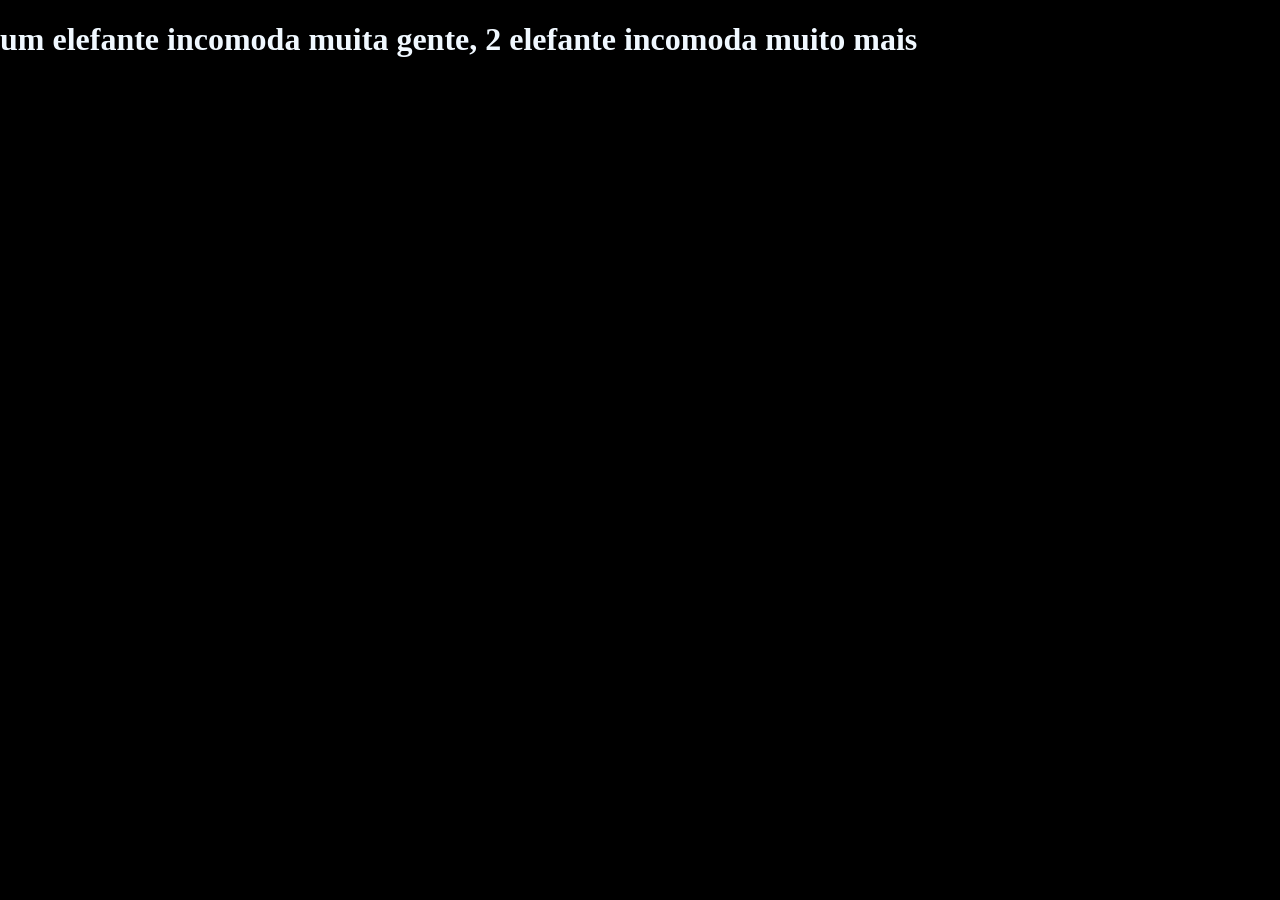
==== index.html @ 75cd1de7 "elefante" ====
<!DOCTYPE html>
<html lang="en">
<head>
    <meta charset="UTF-8">
    <meta name="viewport" content="width=device-width, initial-scale=1.0">
    <title>Document</title>
    <link rel="stylesheet" href="style.css">
</head>
<body>
<h1> um elefante incomoda muita gente, 2 elefante incomoda muito mais </h1>    
</body>
</html>
---- style.css ----
body{
    background-color: black;
    color: aliceblue;
    margin-bottom: 0cqmax;
    margin-top: 0%;
    margin: 0%;
    
}
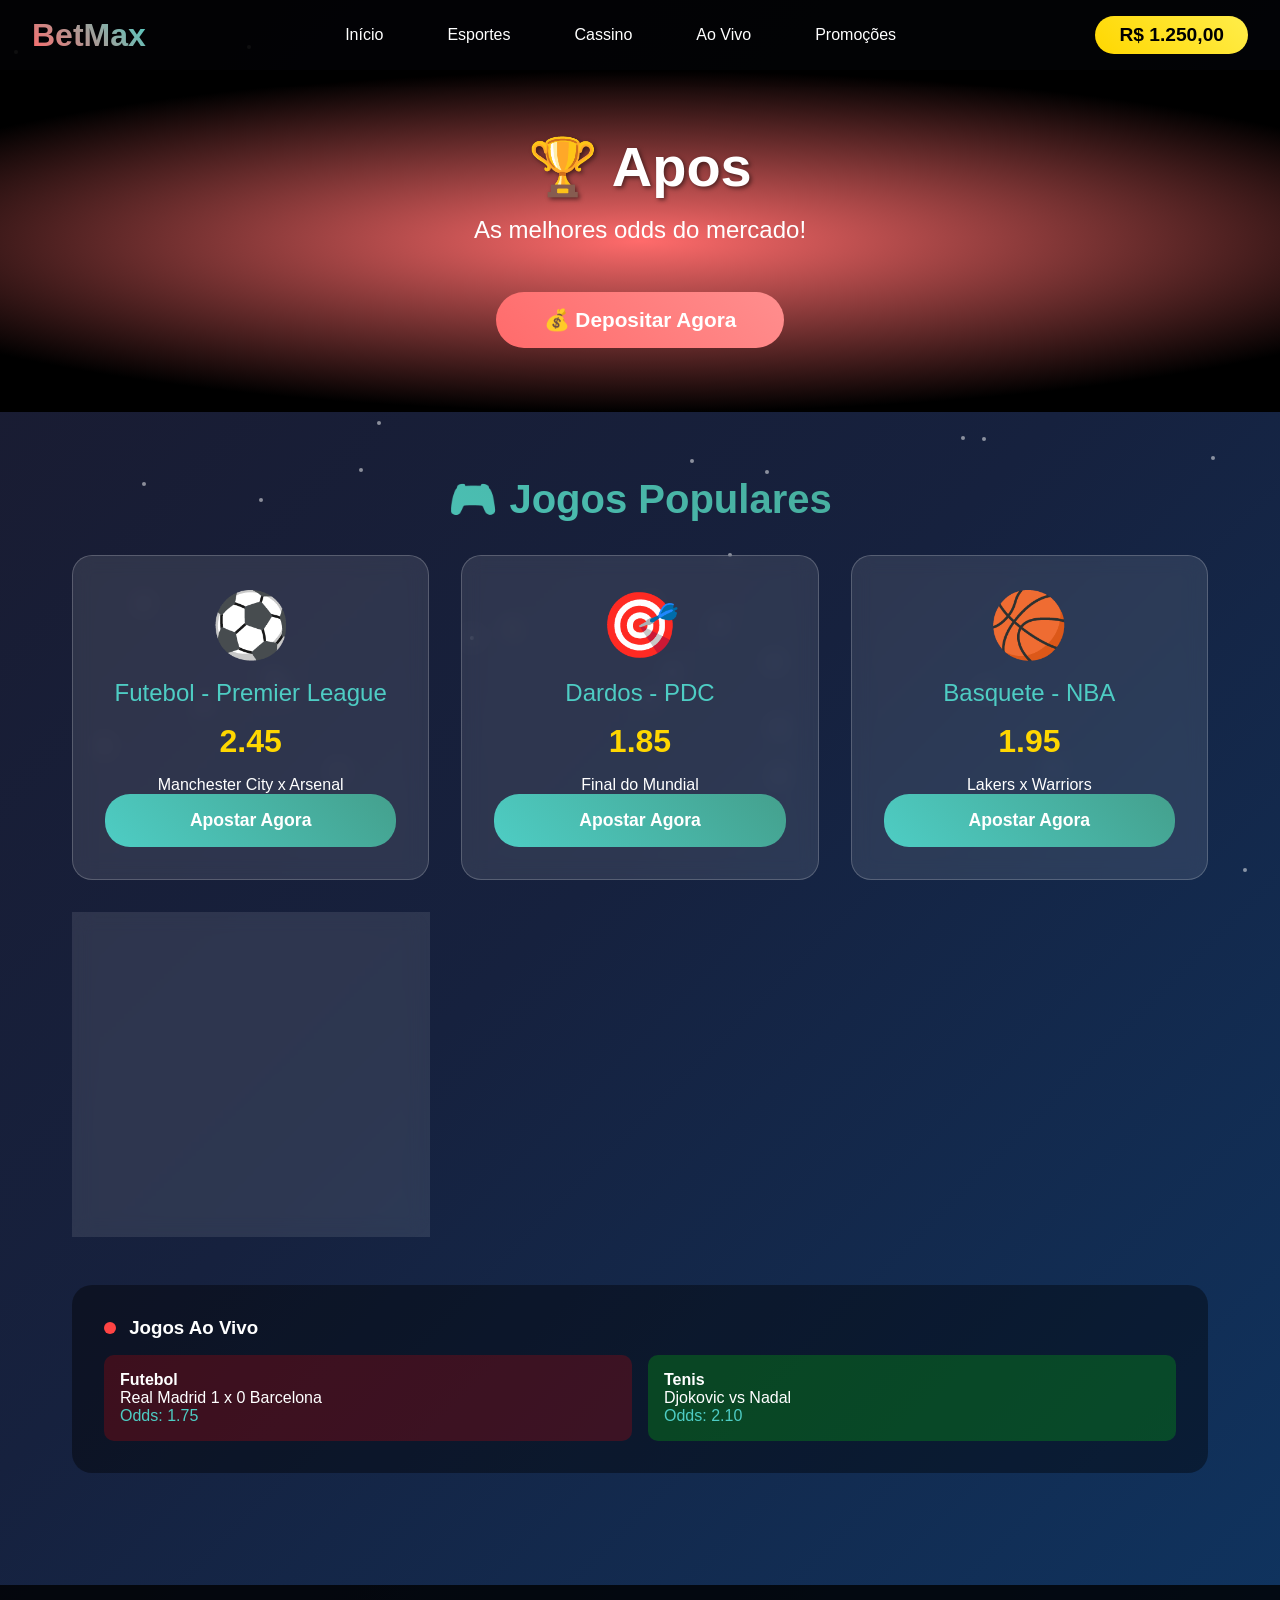
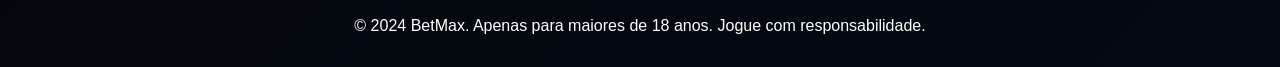
==== commit afacba0e: "vsfd juk" ====
--- a/index.html
+++ b/index.html
@@ -1,12 +1,376 @@
 <!DOCTYPE html>
-<html lang="en">
+<html lang="pt-BR">
 <head>
     <meta charset="UTF-8">
     <meta name="viewport" content="width=device-width, initial-scale=1.0">
-    <title>Document</title>
-    <link rel="stylesheet" href="style.css">
+    <title>BetMax - Casa de Apostas</title>
+    <style>
+        * {
+            margin: 0;
+            padding: 0;
+            box-sizing: border-box;
+        }
+
+        body {
+            font-family: 'Arial', sans-serif;
+            background: linear-gradient(135deg, #1a1a2e 0%, #16213e 50%, #0f3460 100%);
+            color: white;
+            overflow-x: hidden;
+        }
+
+        .header {
+            background: rgba(0,0,0,0.9);
+            padding: 1rem 2rem;
+            display: flex;
+            justify-content: space-between;
+            align-items: center;
+            position: sticky;
+            top: 0;
+            z-index: 100;
+            box-shadow: 0 2px 10px rgba(0,0,0,0.5);
+        }
+
+        .logo {
+            font-size: 2rem;
+            font-weight: bold;
+            background: linear-gradient(45deg, #ff6b6b, #4ecdc4);
+            -webkit-background-clip: text;
+            -webkit-text-fill-color: transparent;
+            background-clip: text;
+        }
+
+        .balance {
+            background: linear-gradient(45deg, #ffd700, #ffed4a);
+            color: #000;
+            padding: 0.5rem 1.5rem;
+            border-radius: 25px;
+            font-weight: bold;
+            font-size: 1.2rem;
+        }
+
+        .nav {
+            display: flex;
+            gap: 2rem;
+        }
+
+        .nav a {
+            color: white;
+            text-decoration: none;
+            padding: 0.5rem 1rem;
+            border-radius: 20px;
+            transition: all 0.3s;
+        }
+
+        .nav a:hover {
+            background: rgba(255,255,255,0.1);
+        }
+
+        .hero {
+            text-align: center;
+            padding: 4rem 2rem;
+            background: url('data:image/svg+xml,<svg xmlns="http://www.w3.org/2000/svg" viewBox="0 0 1000 200"><defs><radialGradient id="a" cx="50%" cy="50%"><stop offset="0%" stop-color="%23ff6b6b"/><stop offset="100%" stop-color="%23000"/></radialGradient></defs><rect width="100%" height="200" fill="url(%23a)"/></svg>') center/cover;
+            margin-bottom: 2rem;
+        }
+
+        .hero h1 {
+            font-size: 3.5rem;
+            margin-bottom: 1rem;
+            text-shadow: 2px 2px 4px rgba(0,0,0,0.5);
+        }
+
+        .deposit-btn {
+            background: linear-gradient(45deg, #ff6b6b, #ff8e8e);
+            color: white;
+            padding: 1rem 3rem;
+            border: none;
+            border-radius: 50px;
+            font-size: 1.3rem;
+            font-weight: bold;
+            cursor: pointer;
+            transition: all 0.3s;
+            margin-top: 1rem;
+        }
+
+        .deposit-btn:hover {
+            transform: translateY(-3px);
+            box-shadow: 0 10px 25px rgba(255,107,107,0.4);
+        }
+
+        .games-container {
+            max-width: 1200px;
+            margin: 0 auto;
+            padding: 2rem;
+        }
+
+        .section-title {
+            font-size: 2.5rem;
+            text-align: center;
+            margin-bottom: 2rem;
+            background: linear-gradient(45deg, #4ecdc4, #44a08d);
+            -webkit-background-clip: text;
+            -webkit-text-fill-color: transparent;
+        }
+
+        .games-grid {
+            display: grid;
+            grid-template-columns: repeat(auto-fit, minmax(300px, 1fr));
+            gap: 2rem;
+            margin-bottom: 3rem;
+        }
+
+        .game-card {
+            background: rgba(255,255,255,0.1);
+            backdrop-filter: blur(10px);
+            border-radius: 20px;
+            padding: 2rem;
+            text-align: center;
+            transition: all 0.3s;
+            border: 1px solid rgba(255,255,255,0.2);
+            position: relative;
+            overflow: hidden;
+        }
+
+        .game-card::before {
+            content: '';
+            position: absolute;
+            top: 0;
+            left: -100%;
+            width: 100%;
+            height: 100%;
+            background: linear-gradient(90deg, transparent, rgba(255,255,255,0.2), transparent);
+            transition: left 0.5s;
+        }
+
+        .game-card:hover::before {
+            left: 100%;
+        }
+
+        .game-card:hover {
+            transform: translateY(-10px);
+            box-shadow: 0 20px 40px rgba(0,0,0,0.3);
+        }
+
+        .game-icon {
+            font-size: 4rem;
+            margin-bottom: 1rem;
+        }
+
+        .game-title {
+            font-size: 1.5rem;
+            margin-bottom: 1rem;
+            color: #4ecdc4;
+        }
+
+        .odds {
+            font-size: 2rem;
+            font-weight: bold;
+            color: #ffd700;
+            margin-bottom: 1rem;
+        }
+
+        .bet-btn {
+            background: linear-gradient(45deg, #4ecdc4, #44a08d);
+            color: white;
+            border: none;
+            padding: 1rem 2rem;
+            border-radius: 25px;
+            font-size: 1.1rem;
+            font-weight: bold;
+            cursor: pointer;
+            transition: all 0.3s;
+            width: 100%;
+        }
+
+        .bet-btn:hover {
+            transform: scale(1.05);
+            box-shadow: 0 8px 20px rgba(78,205,196,0.4);
+        }
+
+        .live-games {
+            background: rgba(0,0,0,0.4);
+            border-radius: 20px;
+            padding: 2rem;
+            margin-bottom: 2rem;
+        }
+
+        .live-indicator {
+            display: inline-block;
+            width: 12px;
+            height: 12px;
+            background: #ff4444;
+            border-radius: 50%;
+            margin-right: 0.5rem;
+            animation: pulse 2s infinite;
+        }
+
+        @keyframes pulse {
+            0% { opacity: 1; }
+            50% { opacity: 0.3; }
+            100% { opacity: 1; }
+        }
+
+        .footer {
+            background: rgba(0,0,0,0.8);
+            text-align: center;
+            padding: 2rem;
+            margin-top: 3rem;
+        }
+
+        @media (max-width: 768px) {
+            .games-grid {
+                grid-template-columns: 1fr;
+            }
+            
+            .hero h1 {
+                font-size: 2.5rem;
+            }
+            
+            .nav {
+                display: none;
+            }
+        }
+    </style>
 </head>
 <body>
-<h1> um elefante incomoda muita gente, 2 elefante incomoda muito mais </h1>    
+    <header class="header">
+        <div class="logo">BetMax</div>
+        <nav class="nav">
+            <a href="#home">Início</a>
+            <a href="#sports">Esportes</a>
+            <a href="#casino">Cassino</a>
+            <a href="#live">Ao Vivo</a>
+            <a href="#promos">Promoções</a>
+        </nav>
+        <div class="balance">R$ 1.250,00</div>
+    </header>
+
+    <section class="hero" id="home">
+        <h1>🏆 Apostas ao Vivo</h1>
+        <p style="font-size: 1.5rem; margin-bottom: 2rem;">As melhores odds do mercado!</p>
+        <button class="deposit-btn" onclick="deposit()">💰 Depositar Agora</button>
+    </section>
+
+    <div class="games-container">
+        <h2 class="section-title">🎮 Jogos Populares</h2>
+        <div class="games-grid">
+            <div class="game-card">
+                <div class="game-icon">⚽</div>
+                <div class="game-title">Futebol - Premier League</div>
+                <div class="odds">2.45</div>
+                <p>Manchester City x Arsenal</p>
+                <button class="bet-btn" onclick="placeBet('Futebol')">Apostar Agora</button>
+            </div>
+
+            <div class="game-card">
+                <div class="game-icon">🎯</div>
+                <div class="game-title">Dardos - PDC</div>
+                <div class="odds">1.85</div>
+                <p>Final do Mundial</p>
+                <button class="bet-btn" onclick="placeBet('Dardos')">Apostar Agora</button>
+            </div>
+
+            <div class="game-card">
+                <div class="game-icon">🏀</div>
+                <div class="game-title">Basquete - NBA</div>
+                <div class="odds">1.95</div>
+                <p>Lakers x Warriors</p>
+                <button class="bet-btn" onclick="placeBet('Basquete')">Apostar Agora</button>
+            </div>
+
+            <div class="game-card">
+                <div class="game-icon">🎰</div>
+                <div class="game-title">Slots Fortune</div>
+                <div class="odds">x500</div>
+                <p>Jackpot Progressivo</p>
+                <button class="bet-btn" onclick="placeBet('Slots')">Jogar Agora</button>
+            </div>
+        </div>
+
+        <div class="live-games">
+            <h3 style="margin-bottom: 1rem;">
+                <span class="live-indicator"></span>
+                Jogos Ao Vivo
+            </h3>
+            <div style="display: flex; gap: 1rem; flex-wrap: wrap;">
+                <div style="background: rgba(255,0,0,0.2); padding: 1rem; border-radius: 10px; flex: 1; min-width: 200px;">
+                    <strong>Futebol</strong><br>
+                    Real Madrid 1 x 0 Barcelona<br>
+                    <span style="color: #4ecdc4;">Odds: 1.75</span>
+                </div>
+                <div style="background: rgba(0,255,0,0.2); padding: 1rem; border-radius: 10px; flex: 1; min-width: 200px;">
+                    <strong>Tenis</strong><br>
+                    Djokovic vs Nadal<br>
+                    <span style="color: #4ecdc4;">Odds: 2.10</span>
+                </div>
+            </div>
+        </div>
+    </div>
+
+    <footer class="footer">
+        <p>&copy; 2024 BetMax. Apenas para maiores de 18 anos. Jogue com responsabilidade.</p>
+    </footer>
+
+    <script>
+        function placeBet(game) {
+            alert(`🎉 Aposta realizada no ${game}! Verifique seu saldo.`);
+            document.querySelector('.balance').textContent = 'R$ 1.245,00';
+        }
+
+        function deposit() {
+            const amount = prompt('Qual valor deseja depositar?');
+            if (amount && !isNaN(amount) && amount > 0) {
+                const current = parseFloat(document.querySelector('.balance').textContent.replace('R$ ', '').replace(',', '.'));
+                const newBalance = current + parseFloat(amount);
+                document.querySelector('.balance').textContent = `R$ ${newBalance.toFixed(2).replace('.', ',')}`;
+                alert(`✅ Depósito de R$ ${amount} realizado com sucesso!`);
+            }
+        }
+
+        // Animação de partículas no fundo
+        function createParticles() {
+            for(let i = 0; i < 50; i++) {
+                const particle = document.createElement('div');
+                particle.style.cssText = `
+                    position: fixed;
+                    width: 4px;
+                    height: 4px;
+                    background: rgba(255,255,255,0.5);
+                    border-radius: 50%;
+                    left: ${Math.random() * 100}vw;
+                    top: ${Math.random() * 100}vh;
+                    animation: float ${10 + Math.random() * 10}s infinite linear;
+                    z-index: -1;
+                `;
+                document.body.appendChild(particle);
+            }
+        }
+
+        const style = document.createElement('style');
+        style.textContent = `
+            @keyframes float {
+                0% { transform: translateY(0px) rotate(0deg); opacity: 0; }
+                10% { opacity: 1; }
+                90% { opacity: 1; }
+                100% { transform: translateY(-100vh) rotate(360deg); opacity: 0; }
+            }
+        `;
+        document.head.appendChild(style);
+
+        createParticles();
+
+        // Efeito de digitação no título
+        const heroTitle = document.querySelector('.hero h1');
+        const originalText = heroTitle.textContent;
+        heroTitle.textContent = '';
+        let i = 0;
+        function typeWriter() {
+            if (i < originalText.length) {
+                heroTitle.textContent += originalText.charAt(i);
+                i++;
+                setTimeout(typeWriter, 100);
+            }
+        }
+        setTimeout(typeWriter, 500);
+    </script>
 </body>
 </html>
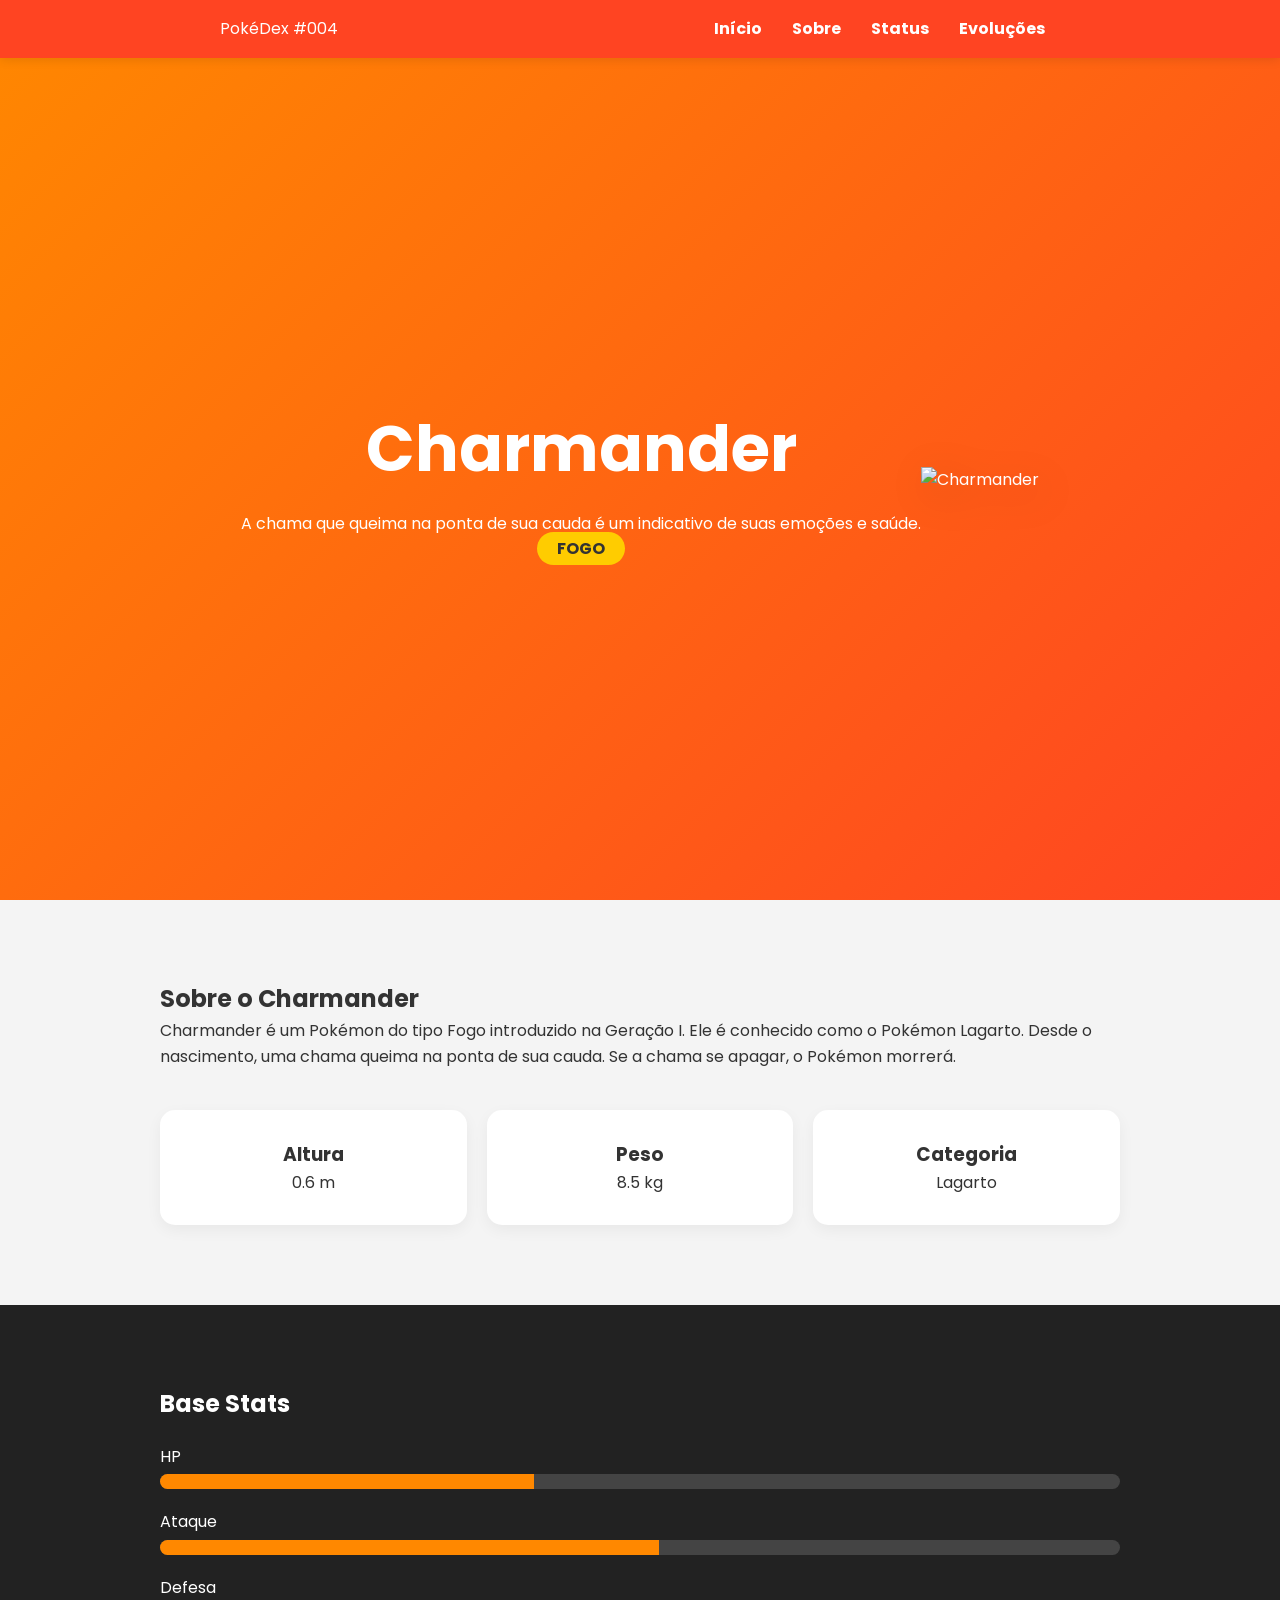
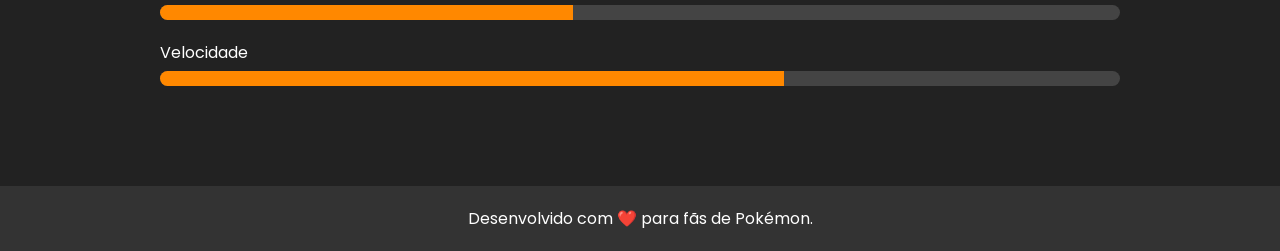
==== commit 98e27a8e: "charmander top" ====
--- a/index.html
+++ b/index.html
@@ -1,376 +1,82 @@
 <!DOCTYPE html>
-<html lang="pt-BR">
+<html lang="pt-br">
 <head>
     <meta charset="UTF-8">
     <meta name="viewport" content="width=device-width, initial-scale=1.0">
-    <title>BetMax - Casa de Apostas</title>
-    <style>
-        * {
-            margin: 0;
-            padding: 0;
-            box-sizing: border-box;
-        }
-
-        body {
-            font-family: 'Arial', sans-serif;
-            background: linear-gradient(135deg, #1a1a2e 0%, #16213e 50%, #0f3460 100%);
-            color: white;
-            overflow-x: hidden;
-        }
-
-        .header {
-            background: rgba(0,0,0,0.9);
-            padding: 1rem 2rem;
-            display: flex;
-            justify-content: space-between;
-            align-items: center;
-            position: sticky;
-            top: 0;
-            z-index: 100;
-            box-shadow: 0 2px 10px rgba(0,0,0,0.5);
-        }
-
-        .logo {
-            font-size: 2rem;
-            font-weight: bold;
-            background: linear-gradient(45deg, #ff6b6b, #4ecdc4);
-            -webkit-background-clip: text;
-            -webkit-text-fill-color: transparent;
-            background-clip: text;
-        }
-
-        .balance {
-            background: linear-gradient(45deg, #ffd700, #ffed4a);
-            color: #000;
-            padding: 0.5rem 1.5rem;
-            border-radius: 25px;
-            font-weight: bold;
-            font-size: 1.2rem;
-        }
-
-        .nav {
-            display: flex;
-            gap: 2rem;
-        }
-
-        .nav a {
-            color: white;
-            text-decoration: none;
-            padding: 0.5rem 1rem;
-            border-radius: 20px;
-            transition: all 0.3s;
-        }
-
-        .nav a:hover {
-            background: rgba(255,255,255,0.1);
-        }
-
-        .hero {
-            text-align: center;
-            padding: 4rem 2rem;
-            background: url('data:image/svg+xml,<svg xmlns="http://www.w3.org/2000/svg" viewBox="0 0 1000 200"><defs><radialGradient id="a" cx="50%" cy="50%"><stop offset="0%" stop-color="%23ff6b6b"/><stop offset="100%" stop-color="%23000"/></radialGradient></defs><rect width="100%" height="200" fill="url(%23a)"/></svg>') center/cover;
-            margin-bottom: 2rem;
-        }
-
-        .hero h1 {
-            font-size: 3.5rem;
-            margin-bottom: 1rem;
-            text-shadow: 2px 2px 4px rgba(0,0,0,0.5);
-        }
-
-        .deposit-btn {
-            background: linear-gradient(45deg, #ff6b6b, #ff8e8e);
-            color: white;
-            padding: 1rem 3rem;
-            border: none;
-            border-radius: 50px;
-            font-size: 1.3rem;
-            font-weight: bold;
-            cursor: pointer;
-            transition: all 0.3s;
-            margin-top: 1rem;
-        }
-
-        .deposit-btn:hover {
-            transform: translateY(-3px);
-            box-shadow: 0 10px 25px rgba(255,107,107,0.4);
-        }
-
-        .games-container {
-            max-width: 1200px;
-            margin: 0 auto;
-            padding: 2rem;
-        }
-
-        .section-title {
-            font-size: 2.5rem;
-            text-align: center;
-            margin-bottom: 2rem;
-            background: linear-gradient(45deg, #4ecdc4, #44a08d);
-            -webkit-background-clip: text;
-            -webkit-text-fill-color: transparent;
-        }
-
-        .games-grid {
-            display: grid;
-            grid-template-columns: repeat(auto-fit, minmax(300px, 1fr));
-            gap: 2rem;
-            margin-bottom: 3rem;
-        }
-
-        .game-card {
-            background: rgba(255,255,255,0.1);
-            backdrop-filter: blur(10px);
-            border-radius: 20px;
-            padding: 2rem;
-            text-align: center;
-            transition: all 0.3s;
-            border: 1px solid rgba(255,255,255,0.2);
-            position: relative;
-            overflow: hidden;
-        }
-
-        .game-card::before {
-            content: '';
-            position: absolute;
-            top: 0;
-            left: -100%;
-            width: 100%;
-            height: 100%;
-            background: linear-gradient(90deg, transparent, rgba(255,255,255,0.2), transparent);
-            transition: left 0.5s;
-        }
-
-        .game-card:hover::before {
-            left: 100%;
-        }
-
-        .game-card:hover {
-            transform: translateY(-10px);
-            box-shadow: 0 20px 40px rgba(0,0,0,0.3);
-        }
-
-        .game-icon {
-            font-size: 4rem;
-            margin-bottom: 1rem;
-        }
-
-        .game-title {
-            font-size: 1.5rem;
-            margin-bottom: 1rem;
-            color: #4ecdc4;
-        }
-
-        .odds {
-            font-size: 2rem;
-            font-weight: bold;
-            color: #ffd700;
-            margin-bottom: 1rem;
-        }
-
-        .bet-btn {
-            background: linear-gradient(45deg, #4ecdc4, #44a08d);
-            color: white;
-            border: none;
-            padding: 1rem 2rem;
-            border-radius: 25px;
-            font-size: 1.1rem;
-            font-weight: bold;
-            cursor: pointer;
-            transition: all 0.3s;
-            width: 100%;
-        }
-
-        .bet-btn:hover {
-            transform: scale(1.05);
-            box-shadow: 0 8px 20px rgba(78,205,196,0.4);
-        }
-
-        .live-games {
-            background: rgba(0,0,0,0.4);
-            border-radius: 20px;
-            padding: 2rem;
-            margin-bottom: 2rem;
-        }
-
-        .live-indicator {
-            display: inline-block;
-            width: 12px;
-            height: 12px;
-            background: #ff4444;
-            border-radius: 50%;
-            margin-right: 0.5rem;
-            animation: pulse 2s infinite;
-        }
-
-        @keyframes pulse {
-            0% { opacity: 1; }
-            50% { opacity: 0.3; }
-            100% { opacity: 1; }
-        }
-
-        .footer {
-            background: rgba(0,0,0,0.8);
-            text-align: center;
-            padding: 2rem;
-            margin-top: 3rem;
-        }
-
-        @media (max-width: 768px) {
-            .games-grid {
-                grid-template-columns: 1fr;
-            }
-            
-            .hero h1 {
-                font-size: 2.5rem;
-            }
-            
-            .nav {
-                display: none;
-            }
-        }
-    </style>
+    <title>Charmander - O Pokémon de Fogo</title>
+    <link rel="stylesheet" href="style.css">
+    <link href="https://fonts.googleapis.com/css2?family=Poppins:wght@300;400;700&display=swap" rel="stylesheet">
 </head>
 <body>
-    <header class="header">
-        <div class="logo">BetMax</div>
-        <nav class="nav">
-            <a href="#home">Início</a>
-            <a href="#sports">Esportes</a>
-            <a href="#casino">Cassino</a>
-            <a href="#live">Ao Vivo</a>
-            <a href="#promos">Promoções</a>
+
+    <header>
+        <nav>
+            <div class="logo">PokéDex #004</div>
+            <ul>
+                <li><a href="#inicio">Início</a></li>
+                <li><a href="#sobre">Sobre</a></li>
+                <li><a href="#status">Status</a></li>
+                <li><a href="#evolucoes">Evoluções</a></li>
+            </ul>
         </nav>
-        <div class="balance">R$ 1.250,00</div>
     </header>
 
-    <section class="hero" id="home">
-        <h1>🏆 Apostas ao Vivo</h1>
-        <p style="font-size: 1.5rem; margin-bottom: 2rem;">As melhores odds do mercado!</p>
-        <button class="deposit-btn" onclick="deposit()">💰 Depositar Agora</button>
+    <section id="inicio" class="hero">
+        <div class="hero-content">
+            <h1>Charmander</h1>
+            <p>A chama que queima na ponta de sua cauda é um indicativo de suas emoções e saúde.</p>
+            <span class="type-badge">Fogo</span>
+        </div>
+        <div class="hero-image">
+            <img src="https://raw.githubusercontent.com/PokeAPI/sprites/master/sprites/pokemon/other/official-artwork/4.png" alt="Charmander">
+        </div>
     </section>
 
-    <div class="games-container">
-        <h2 class="section-title">🎮 Jogos Populares</h2>
-        <div class="games-grid">
-            <div class="game-card">
-                <div class="game-icon">⚽</div>
-                <div class="game-title">Futebol - Premier League</div>
-                <div class="odds">2.45</div>
-                <p>Manchester City x Arsenal</p>
-                <button class="bet-btn" onclick="placeBet('Futebol')">Apostar Agora</button>
+    <section id="sobre" class="container">
+        <h2>Sobre o Charmander</h2>
+        <p>Charmander é um Pokémon do tipo Fogo introduzido na Geração I. Ele é conhecido como o Pokémon Lagarto. Desde o nascimento, uma chama queima na ponta de sua cauda. Se a chama se apagar, o Pokémon morrerá.</p>
+        
+        <div class="info-grid">
+            <div class="info-card">
+                <h3>Altura</h3>
+                <p>0.6 m</p>
             </div>
-
-            <div class="game-card">
-                <div class="game-icon">🎯</div>
-                <div class="game-title">Dardos - PDC</div>
-                <div class="odds">1.85</div>
-                <p>Final do Mundial</p>
-                <button class="bet-btn" onclick="placeBet('Dardos')">Apostar Agora</button>
+            <div class="info-card">
+                <h3>Peso</h3>
+                <p>8.5 kg</p>
             </div>
-
-            <div class="game-card">
-                <div class="game-icon">🏀</div>
-                <div class="game-title">Basquete - NBA</div>
-                <div class="odds">1.95</div>
-                <p>Lakers x Warriors</p>
-                <button class="bet-btn" onclick="placeBet('Basquete')">Apostar Agora</button>
-            </div>
-
-            <div class="game-card">
-                <div class="game-icon">🎰</div>
-                <div class="game-title">Slots Fortune</div>
-                <div class="odds">x500</div>
-                <p>Jackpot Progressivo</p>
-                <button class="bet-btn" onclick="placeBet('Slots')">Jogar Agora</button>
+            <div class="info-card">
+                <h3>Categoria</h3>
+                <p>Lagarto</p>
             </div>
         </div>
+    </section>
 
-        <div class="live-games">
-            <h3 style="margin-bottom: 1rem;">
-                <span class="live-indicator"></span>
-                Jogos Ao Vivo
-            </h3>
-            <div style="display: flex; gap: 1rem; flex-wrap: wrap;">
-                <div style="background: rgba(255,0,0,0.2); padding: 1rem; border-radius: 10px; flex: 1; min-width: 200px;">
-                    <strong>Futebol</strong><br>
-                    Real Madrid 1 x 0 Barcelona<br>
-                    <span style="color: #4ecdc4;">Odds: 1.75</span>
-                </div>
-                <div style="background: rgba(0,255,0,0.2); padding: 1rem; border-radius: 10px; flex: 1; min-width: 200px;">
-                    <strong>Tenis</strong><br>
-                    Djokovic vs Nadal<br>
-                    <span style="color: #4ecdc4;">Odds: 2.10</span>
-                </div>
+    <section id="status" class="stats-section">
+        <div class="container">
+            <h2>Base Stats</h2>
+            <div class="stat-bar">
+                <span>HP</span>
+                <div class="bar"><div class="fill" style="width: 39%;"></div></div>
+            </div>
+            <div class="stat-bar">
+                <span>Ataque</span>
+                <div class="bar"><div class="fill" style="width: 52%;"></div></div>
+            </div>
+            <div class="stat-bar">
+                <span>Defesa</span>
+                <div class="bar"><div class="fill" style="width: 43%;"></div></div>
+            </div>
+            <div class="stat-bar">
+                <span>Velocidade</span>
+                <div class="bar"><div class="fill" style="width: 65%;"></div></div>
             </div>
         </div>
-    </div>
+    </section>
 
-    <footer class="footer">
-        <p>&copy; 2024 BetMax. Apenas para maiores de 18 anos. Jogue com responsabilidade.</p>
+    <footer>
+        <p>Desenvolvido com ❤️ para fãs de Pokémon.</p>
     </footer>
 
-    <script>
-        function placeBet(game) {
-            alert(`🎉 Aposta realizada no ${game}! Verifique seu saldo.`);
-            document.querySelector('.balance').textContent = 'R$ 1.245,00';
-        }
-
-        function deposit() {
-            const amount = prompt('Qual valor deseja depositar?');
-            if (amount && !isNaN(amount) && amount > 0) {
-                const current = parseFloat(document.querySelector('.balance').textContent.replace('R$ ', '').replace(',', '.'));
-                const newBalance = current + parseFloat(amount);
-                document.querySelector('.balance').textContent = `R$ ${newBalance.toFixed(2).replace('.', ',')}`;
-                alert(`✅ Depósito de R$ ${amount} realizado com sucesso!`);
-            }
-        }
-
-        // Animação de partículas no fundo
-        function createParticles() {
-            for(let i = 0; i < 50; i++) {
-                const particle = document.createElement('div');
-                particle.style.cssText = `
-                    position: fixed;
-                    width: 4px;
-                    height: 4px;
-                    background: rgba(255,255,255,0.5);
-                    border-radius: 50%;
-                    left: ${Math.random() * 100}vw;
-                    top: ${Math.random() * 100}vh;
-                    animation: float ${10 + Math.random() * 10}s infinite linear;
-                    z-index: -1;
-                `;
-                document.body.appendChild(particle);
-            }
-        }
-
-        const style = document.createElement('style');
-        style.textContent = `
-            @keyframes float {
-                0% { transform: translateY(0px) rotate(0deg); opacity: 0; }
-                10% { opacity: 1; }
-                90% { opacity: 1; }
-                100% { transform: translateY(-100vh) rotate(360deg); opacity: 0; }
-            }
-        `;
-        document.head.appendChild(style);
-
-        createParticles();
-
-        // Efeito de digitação no título
-        const heroTitle = document.querySelector('.hero h1');
-        const originalText = heroTitle.textContent;
-        heroTitle.textContent = '';
-        let i = 0;
-        function typeWriter() {
-            if (i < originalText.length) {
-                heroTitle.textContent += originalText.charAt(i);
-                i++;
-                setTimeout(typeWriter, 100);
-            }
-        }
-        setTimeout(typeWriter, 500);
-    </script>
 </body>
 </html>
--- a/style.css
+++ b/style.css
@@ -0,0 +1,148 @@
+/* Configurações Gerais */
+* {
+    margin: 0;
+    padding: 0;
+    box-sizing: border-box;
+}
+
+body {
+    font-family: 'Poppins', sans-serif;
+    line-height: 1.6;
+    color: #333;
+    background-color: #f4f4f4;
+    scroll-behavior: smooth;
+}
+
+.container {
+    max-width: 1000px;
+    margin: 0 auto;
+    padding: 80px 20px;
+}
+
+/* Header & Nav */
+header {
+    background: #ff4422;
+    color: white;
+    padding: 1rem 0;
+    position: fixed;
+    width: 100%;
+    top: 0;
+    z-index: 1000;
+    box-shadow: 0 2px 10px rgba(0,0,0,0.1);
+}
+
+nav {
+    display: flex;
+    justify-content: space-around;
+    align-items: center;
+    max-width: 1200px;
+    margin: 0 auto;
+}
+
+nav ul {
+    display: flex;
+    list-style: none;
+}
+
+nav ul li a {
+    color: white;
+    text-decoration: none;
+    margin: 0 15px;
+    font-weight: bold;
+    transition: 0.3s;
+}
+
+nav ul li a:hover {
+    color: #ffcc00;
+}
+
+/* Hero Section */
+.hero {
+    background: linear-gradient(135deg, #ff8800, #ff4422);
+    height: 100vh;
+    display: flex;
+    align-items: center;
+    justify-content: center;
+    color: white;
+    padding-top: 60px;
+    text-align: center;
+    flex-wrap: wrap;
+}
+
+.hero-content h1 {
+    font-size: 4rem;
+    margin-bottom: 10px;
+}
+
+.hero-image img {
+    width: 300px;
+    filter: drop-shadow(10px 10px 20px rgba(0,0,0,0.2));
+    animation: float 3s ease-in-out infinite;
+}
+
+@keyframes float {
+    0%, 100% { transform: translateY(0); }
+    50% { transform: translateY(-20px); }
+}
+
+.type-badge {
+    background: #ffcc00;
+    color: #333;
+    padding: 5px 20px;
+    border-radius: 20px;
+    font-weight: bold;
+    text-transform: uppercase;
+}
+
+/* Info Cards */
+.info-grid {
+    display: grid;
+    grid-template-columns: repeat(auto-fit, minmax(200px, 1fr));
+    gap: 20px;
+    margin-top: 40px;
+}
+
+.info-card {
+    background: white;
+    padding: 30px;
+    border-radius: 15px;
+    text-align: center;
+    box-shadow: 0 5px 15px rgba(0,0,0,0.05);
+}
+
+/* Stats */
+.stats-section {
+    background: #222;
+    color: white;
+}
+
+.stat-bar {
+    margin: 20px 0;
+}
+
+.bar {
+    background: #444;
+    height: 15px;
+    border-radius: 10px;
+    overflow: hidden;
+    margin-top: 5px;
+}
+
+.fill {
+    background: #ff8800;
+    height: 100%;
+}
+
+/* Footer */
+footer {
+    background: #333;
+    color: white;
+    text-align: center;
+    padding: 20px;
+}
+
+/* Responsividade */
+@media (max-width: 768px) {
+    .hero-content h1 { font-size: 2.5rem; }
+    nav ul { display: none; } /* Simplificação para mobile */
+}
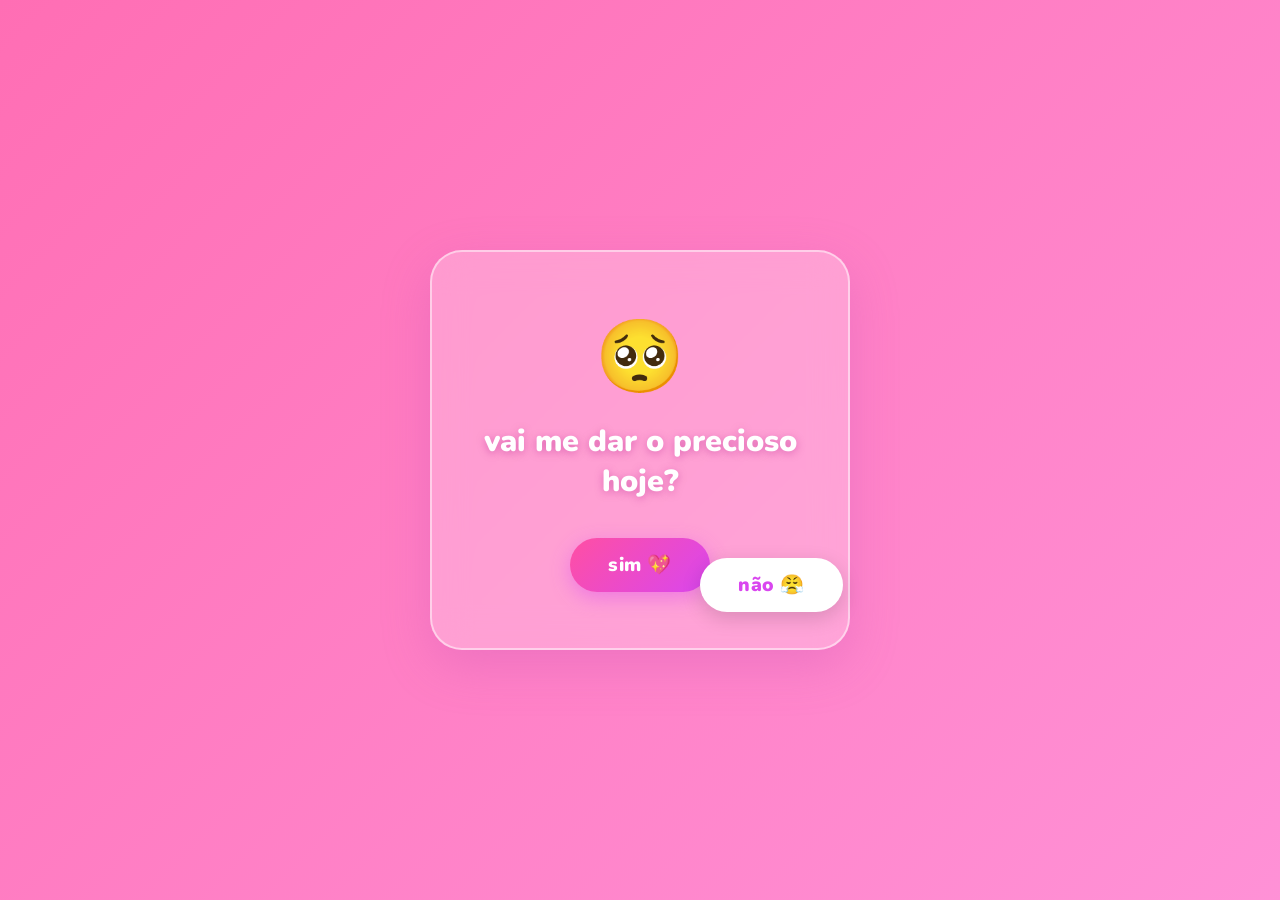
==== commit abae5928: "raurlrocha" ====
--- a/index.html
+++ b/index.html
@@ -1,82 +1,190 @@
 <!DOCTYPE html>
-<html lang="pt-br">
+<html lang="pt-BR">
 <head>
-    <meta charset="UTF-8">
-    <meta name="viewport" content="width=device-width, initial-scale=1.0">
-    <title>Charmander - O Pokémon de Fogo</title>
-    <link rel="stylesheet" href="style.css">
-    <link href="https://fonts.googleapis.com/css2?family=Poppins:wght@300;400;700&display=swap" rel="stylesheet">
+  <meta charset="UTF-8" />
+  <meta name="viewport" content="width=device-width, initial-scale=1.0" />
+  <title>vai me dar o precioso? 🥺</title>
+  <style>
+    @import url('https://fonts.googleapis.com/css2?family=Nunito:wght@700;900&display=swap');
+
+    * { margin: 0; padding: 0; box-sizing: border-box; }
+
+    body {
+      min-height: 100vh;
+      background: linear-gradient(135deg, #ff6eb4, #ff9de2, #ffb3f0, #c084fc);
+      background-size: 400% 400%;
+      animation: gradientShift 6s ease infinite;
+      display: flex;
+      align-items: center;
+      justify-content: center;
+      font-family: 'Nunito', sans-serif;
+    }
+
+    @keyframes gradientShift {
+      0%   { background-position: 0% 50%; }
+      50%  { background-position: 100% 50%; }
+      100% { background-position: 0% 50%; }
+    }
+
+    .card {
+      background: rgba(255, 255, 255, 0.25);
+      backdrop-filter: blur(18px);
+      -webkit-backdrop-filter: blur(18px);
+      border: 2px solid rgba(255, 255, 255, 0.5);
+      border-radius: 32px;
+      padding: 56px 48px;
+      text-align: center;
+      box-shadow: 0 16px 48px rgba(200, 80, 180, 0.3);
+      max-width: 420px;
+      width: 90%;
+      animation: popIn 0.6s cubic-bezier(0.34, 1.56, 0.64, 1);
+    }
+
+    @keyframes popIn {
+      from { opacity: 0; transform: scale(0.7); }
+      to   { opacity: 1; transform: scale(1); }
+    }
+
+    .emoji-big {
+      font-size: 72px;
+      display: block;
+      margin-bottom: 16px;
+      animation: bounce 1.4s ease infinite;
+    }
+
+    @keyframes bounce {
+      0%, 100% { transform: translateY(0); }
+      50%       { transform: translateY(-12px); }
+    }
+
+    h1 {
+      font-size: 1.9rem;
+      font-weight: 900;
+      color: #fff;
+      text-shadow: 0 2px 8px rgba(160, 0, 120, 0.35);
+      margin-bottom: 36px;
+      line-height: 1.3;
+    }
+
+    #btn-sim {
+      font-family: 'Nunito', sans-serif;
+      font-size: 1.2rem;
+      font-weight: 900;
+      border: none;
+      border-radius: 50px;
+      padding: 14px 38px;
+      cursor: pointer;
+      letter-spacing: 0.5px;
+      background: linear-gradient(135deg, #ff4fa3, #d946ef);
+      color: #fff;
+      box-shadow: 0 6px 20px rgba(217, 70, 239, 0.45);
+      transition: transform 0.15s, box-shadow 0.15s;
+    }
+
+    #btn-sim:hover {
+      transform: scale(1.08);
+      box-shadow: 0 10px 28px rgba(217, 70, 239, 0.55);
+    }
+
+    /* botão não fica solto na página, se move pelo viewport */
+    #btn-nao {
+      font-family: 'Nunito', sans-serif;
+      font-size: 1.2rem;
+      font-weight: 900;
+      border: none;
+      border-radius: 50px;
+      padding: 14px 38px;
+      cursor: pointer;
+      letter-spacing: 0.5px;
+      background: #fff;
+      color: #d946ef;
+      box-shadow: 0 6px 20px rgba(0,0,0,0.15);
+      position: fixed;
+      transition: left 0.05s, top 0.05s;
+      z-index: 10;
+      /* posição inicial: logo abaixo do centro */
+      left: 50%;
+      top: 62%;
+      transform: translateX(60px);
+    }
+
+    .heart {
+      position: fixed;
+      pointer-events: none;
+      animation: floatUp 1.8s ease-out forwards;
+      z-index: 9999;
+      user-select: none;
+    }
+
+    @keyframes floatUp {
+      0%   { opacity: 1; transform: translateY(0) scale(1) rotate(-10deg); }
+      60%  { opacity: 1; transform: translateY(-50vh) scale(1.4) rotate(12deg); }
+      100% { opacity: 0; transform: translateY(-80vh) scale(0.7) rotate(-8deg); }
+    }
+  </style>
 </head>
 <body>
 
-    <header>
-        <nav>
-            <div class="logo">PokéDex #004</div>
-            <ul>
-                <li><a href="#inicio">Início</a></li>
-                <li><a href="#sobre">Sobre</a></li>
-                <li><a href="#status">Status</a></li>
-                <li><a href="#evolucoes">Evoluções</a></li>
-            </ul>
-        </nav>
-    </header>
+  <div class="card">
+    <span class="emoji-big">🥺</span>
+    <h1>vai me dar o precioso hoje?</h1>
+    <button id="btn-sim" onclick="simClick()">sim 💖</button>
+  </div>
 
-    <section id="inicio" class="hero">
-        <div class="hero-content">
-            <h1>Charmander</h1>
-            <p>A chama que queima na ponta de sua cauda é um indicativo de suas emoções e saúde.</p>
-            <span class="type-badge">Fogo</span>
-        </div>
-        <div class="hero-image">
-            <img src="https://raw.githubusercontent.com/PokeAPI/sprites/master/sprites/pokemon/other/official-artwork/4.png" alt="Charmander">
-        </div>
-    </section>
+  <!-- botão não FORA do card para se mover livremente pela tela -->
+  <button id="btn-nao" onclick="naoClick()">não 😤</button>
 
-    <section id="sobre" class="container">
-        <h2>Sobre o Charmander</h2>
-        <p>Charmander é um Pokémon do tipo Fogo introduzido na Geração I. Ele é conhecido como o Pokémon Lagarto. Desde o nascimento, uma chama queima na ponta de sua cauda. Se a chama se apagar, o Pokémon morrerá.</p>
-        
-        <div class="info-grid">
-            <div class="info-card">
-                <h3>Altura</h3>
-                <p>0.6 m</p>
-            </div>
-            <div class="info-card">
-                <h3>Peso</h3>
-                <p>8.5 kg</p>
-            </div>
-            <div class="info-card">
-                <h3>Categoria</h3>
-                <p>Lagarto</p>
-            </div>
-        </div>
-    </section>
+  <script>
+    const btnNao = document.getElementById('btn-nao');
+    let naoCount = 0;
 
-    <section id="status" class="stats-section">
-        <div class="container">
-            <h2>Base Stats</h2>
-            <div class="stat-bar">
-                <span>HP</span>
-                <div class="bar"><div class="fill" style="width: 39%;"></div></div>
-            </div>
-            <div class="stat-bar">
-                <span>Ataque</span>
-                <div class="bar"><div class="fill" style="width: 52%;"></div></div>
-            </div>
-            <div class="stat-bar">
-                <span>Defesa</span>
-                <div class="bar"><div class="fill" style="width: 43%;"></div></div>
-            </div>
-            <div class="stat-bar">
-                <span>Velocidade</span>
-                <div class="bar"><div class="fill" style="width: 65%;"></div></div>
-            </div>
-        </div>
-    </section>
+    function naoClick() {
+      naoCount++;
 
-    <footer>
-        <p>Desenvolvido com ❤️ para fãs de Pokémon.</p>
-    </footer>
+      const w = btnNao.offsetWidth;
+      const h = btnNao.offsetHeight;
+      const pad = 16;
 
+      const maxX = window.innerWidth  - w - pad;
+      const maxY = window.innerHeight - h - pad;
+
+      const x = Math.floor(Math.random() * maxX) + pad;
+      const y = Math.floor(Math.random() * maxY) + pad;
+
+      btnNao.style.left      = x + 'px';
+      btnNao.style.top       = y + 'px';
+      btnNao.style.transform = 'none';
+
+      if (naoCount >= 3) {
+        btnNao.style.fontSize = '0.65rem';
+        btnNao.style.padding  = '7px 16px';
+      }
+    }
+
+    function simClick() {
+      document.getElementById('btn-sim').disabled = true;
+
+      const emojis = ['💖','💗','💓','💞','💕','❤️','🩷','💝','💘','😍'];
+      let count = 0;
+      const total = 40;
+
+      const interval = setInterval(() => {
+        const heart = document.createElement('span');
+        heart.classList.add('heart');
+        heart.textContent = emojis[Math.floor(Math.random() * emojis.length)];
+        heart.style.left     = (Math.random() * 92) + 'vw';
+        heart.style.top      = (65 + Math.random() * 30) + 'vh';
+        heart.style.fontSize = (1.8 + Math.random() * 2.8) + 'rem';
+        document.body.appendChild(heart);
+        heart.addEventListener('animationend', () => heart.remove());
+
+        count++;
+        if (count >= total) {
+          clearInterval(interval);
+          window.location.href = 'https://memes.casa/audio/para-tira-que-eu-vou-cagar#google_vignette';
+        }
+      }, 55);
+    }
+  </script>
 </body>
-</html>+</html>
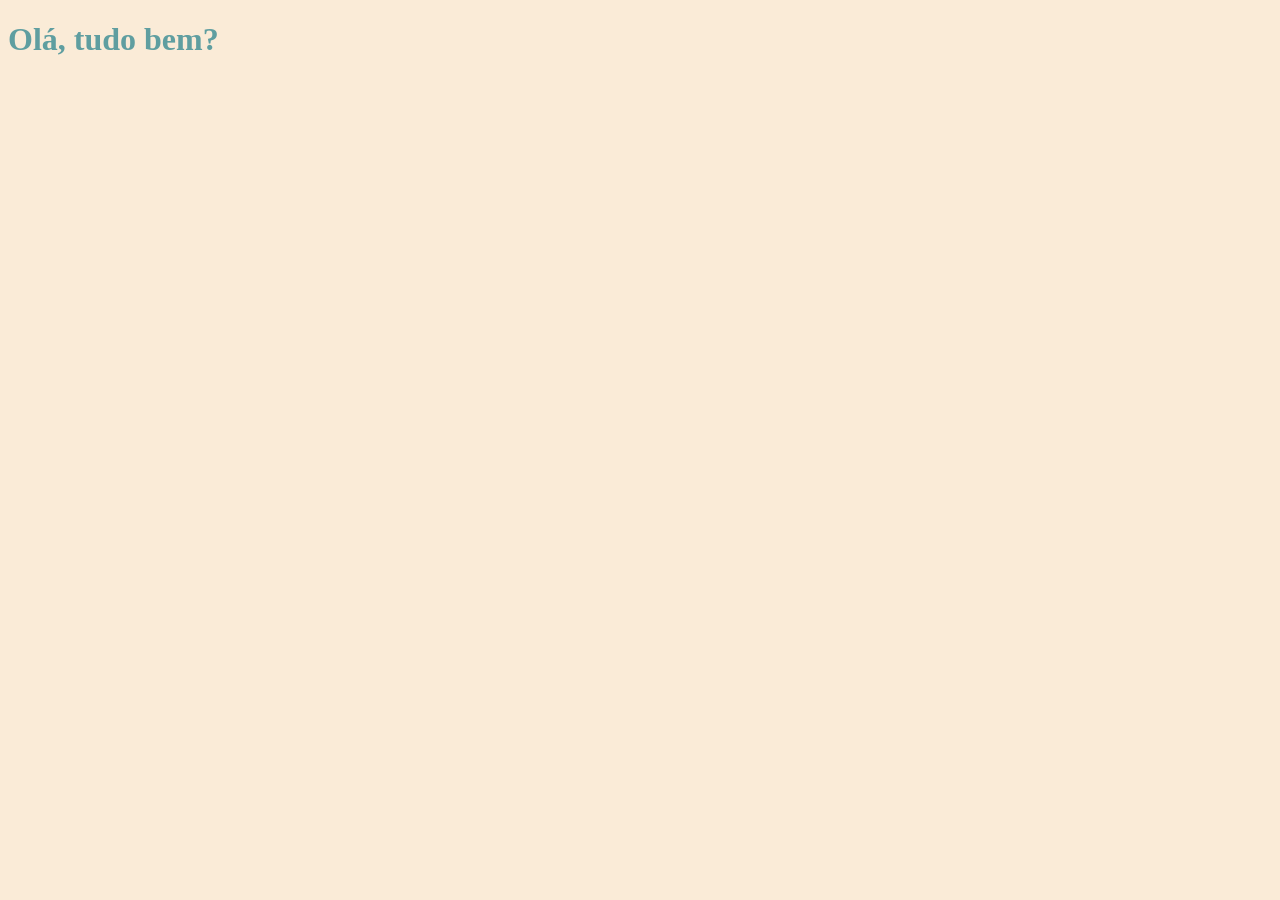
==== commit aaeaa45f: "Não fiz nada" ====
--- a/index.html
+++ b/index.html
@@ -1,190 +1,12 @@
 <!DOCTYPE html>
-<html lang="pt-BR">
+<html lang="en">
 <head>
-  <meta charset="UTF-8" />
-  <meta name="viewport" content="width=device-width, initial-scale=1.0" />
-  <title>vai me dar o precioso? 🥺</title>
-  <style>
-    @import url('https://fonts.googleapis.com/css2?family=Nunito:wght@700;900&display=swap');
-
-    * { margin: 0; padding: 0; box-sizing: border-box; }
-
-    body {
-      min-height: 100vh;
-      background: linear-gradient(135deg, #ff6eb4, #ff9de2, #ffb3f0, #c084fc);
-      background-size: 400% 400%;
-      animation: gradientShift 6s ease infinite;
-      display: flex;
-      align-items: center;
-      justify-content: center;
-      font-family: 'Nunito', sans-serif;
-    }
-
-    @keyframes gradientShift {
-      0%   { background-position: 0% 50%; }
-      50%  { background-position: 100% 50%; }
-      100% { background-position: 0% 50%; }
-    }
-
-    .card {
-      background: rgba(255, 255, 255, 0.25);
-      backdrop-filter: blur(18px);
-      -webkit-backdrop-filter: blur(18px);
-      border: 2px solid rgba(255, 255, 255, 0.5);
-      border-radius: 32px;
-      padding: 56px 48px;
-      text-align: center;
-      box-shadow: 0 16px 48px rgba(200, 80, 180, 0.3);
-      max-width: 420px;
-      width: 90%;
-      animation: popIn 0.6s cubic-bezier(0.34, 1.56, 0.64, 1);
-    }
-
-    @keyframes popIn {
-      from { opacity: 0; transform: scale(0.7); }
-      to   { opacity: 1; transform: scale(1); }
-    }
-
-    .emoji-big {
-      font-size: 72px;
-      display: block;
-      margin-bottom: 16px;
-      animation: bounce 1.4s ease infinite;
-    }
-
-    @keyframes bounce {
-      0%, 100% { transform: translateY(0); }
-      50%       { transform: translateY(-12px); }
-    }
-
-    h1 {
-      font-size: 1.9rem;
-      font-weight: 900;
-      color: #fff;
-      text-shadow: 0 2px 8px rgba(160, 0, 120, 0.35);
-      margin-bottom: 36px;
-      line-height: 1.3;
-    }
-
-    #btn-sim {
-      font-family: 'Nunito', sans-serif;
-      font-size: 1.2rem;
-      font-weight: 900;
-      border: none;
-      border-radius: 50px;
-      padding: 14px 38px;
-      cursor: pointer;
-      letter-spacing: 0.5px;
-      background: linear-gradient(135deg, #ff4fa3, #d946ef);
-      color: #fff;
-      box-shadow: 0 6px 20px rgba(217, 70, 239, 0.45);
-      transition: transform 0.15s, box-shadow 0.15s;
-    }
-
-    #btn-sim:hover {
-      transform: scale(1.08);
-      box-shadow: 0 10px 28px rgba(217, 70, 239, 0.55);
-    }
-
-    /* botão não fica solto na página, se move pelo viewport */
-    #btn-nao {
-      font-family: 'Nunito', sans-serif;
-      font-size: 1.2rem;
-      font-weight: 900;
-      border: none;
-      border-radius: 50px;
-      padding: 14px 38px;
-      cursor: pointer;
-      letter-spacing: 0.5px;
-      background: #fff;
-      color: #d946ef;
-      box-shadow: 0 6px 20px rgba(0,0,0,0.15);
-      position: fixed;
-      transition: left 0.05s, top 0.05s;
-      z-index: 10;
-      /* posição inicial: logo abaixo do centro */
-      left: 50%;
-      top: 62%;
-      transform: translateX(60px);
-    }
-
-    .heart {
-      position: fixed;
-      pointer-events: none;
-      animation: floatUp 1.8s ease-out forwards;
-      z-index: 9999;
-      user-select: none;
-    }
-
-    @keyframes floatUp {
-      0%   { opacity: 1; transform: translateY(0) scale(1) rotate(-10deg); }
-      60%  { opacity: 1; transform: translateY(-50vh) scale(1.4) rotate(12deg); }
-      100% { opacity: 0; transform: translateY(-80vh) scale(0.7) rotate(-8deg); }
-    }
-  </style>
+    <meta charset="UTF-8">
+    <meta name="viewport" content="width=device-width, initial-scale=1.0">
+    <title>Atv. Teste</title>
+    <link rel="stylesheet" href="style.css">
 </head>
 <body>
-
-  <div class="card">
-    <span class="emoji-big">🥺</span>
-    <h1>vai me dar o precioso hoje?</h1>
-    <button id="btn-sim" onclick="simClick()">sim 💖</button>
-  </div>
-
-  <!-- botão não FORA do card para se mover livremente pela tela -->
-  <button id="btn-nao" onclick="naoClick()">não 😤</button>
-
-  <script>
-    const btnNao = document.getElementById('btn-nao');
-    let naoCount = 0;
-
-    function naoClick() {
-      naoCount++;
-
-      const w = btnNao.offsetWidth;
-      const h = btnNao.offsetHeight;
-      const pad = 16;
-
-      const maxX = window.innerWidth  - w - pad;
-      const maxY = window.innerHeight - h - pad;
-
-      const x = Math.floor(Math.random() * maxX) + pad;
-      const y = Math.floor(Math.random() * maxY) + pad;
-
-      btnNao.style.left      = x + 'px';
-      btnNao.style.top       = y + 'px';
-      btnNao.style.transform = 'none';
-
-      if (naoCount >= 3) {
-        btnNao.style.fontSize = '0.65rem';
-        btnNao.style.padding  = '7px 16px';
-      }
-    }
-
-    function simClick() {
-      document.getElementById('btn-sim').disabled = true;
-
-      const emojis = ['💖','💗','💓','💞','💕','❤️','🩷','💝','💘','😍'];
-      let count = 0;
-      const total = 40;
-
-      const interval = setInterval(() => {
-        const heart = document.createElement('span');
-        heart.classList.add('heart');
-        heart.textContent = emojis[Math.floor(Math.random() * emojis.length)];
-        heart.style.left     = (Math.random() * 92) + 'vw';
-        heart.style.top      = (65 + Math.random() * 30) + 'vh';
-        heart.style.fontSize = (1.8 + Math.random() * 2.8) + 'rem';
-        document.body.appendChild(heart);
-        heart.addEventListener('animationend', () => heart.remove());
-
-        count++;
-        if (count >= total) {
-          clearInterval(interval);
-          window.location.href = 'https://memes.casa/audio/para-tira-que-eu-vou-cagar#google_vignette';
-        }
-      }, 55);
-    }
-  </script>
+    <h1>Olá, tudo bem?</h1>
 </body>
-</html>
+</html>
--- a/style.css
+++ b/style.css
@@ -0,0 +1,7 @@
+body{
+    background-color: antiquewhite;
+}
+
+h1{
+    color: cadetblue;
+}
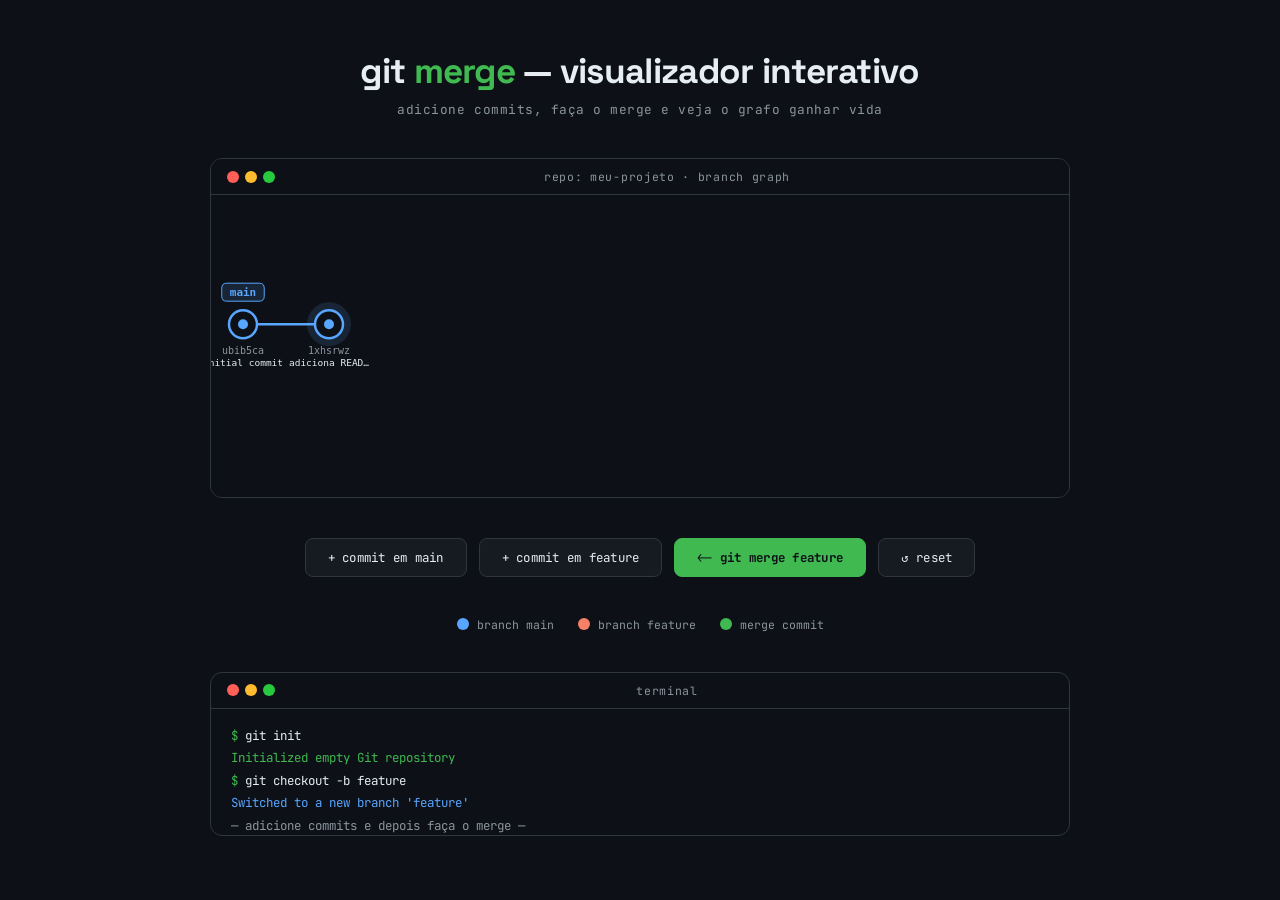
==== commit 96a4f5fe: "html para demostrar o funcionamento do git merge" ====
--- a/index.html
+++ b/index.html
@@ -1,12 +1,552 @@
 <!DOCTYPE html>
-<html lang="en">
+<html lang="pt-BR">
 <head>
-    <meta charset="UTF-8">
-    <meta name="viewport" content="width=device-width, initial-scale=1.0">
-    <title>Atv. Teste</title>
-    <link rel="stylesheet" href="style.css">
+  <meta charset="UTF-8" />
+  <meta name="viewport" content="width=device-width, initial-scale=1.0" />
+  <title>git merge — visualizador interativo</title>
+  <style>
+    @import url('https://fonts.googleapis.com/css2?family=JetBrains+Mono:wght@400;700&family=Space+Grotesk:wght@300;500;700&display=swap');
+
+    *, *::before, *::after { box-sizing: border-box; margin: 0; padding: 0; }
+
+    :root {
+      --bg:       #0d1117;
+      --surface:  #161b22;
+      --border:   #30363d;
+      --main:     #58a6ff;
+      --feature:  #f78166;
+      --merge:    #3fb950;
+      --text:     #e6edf3;
+      --muted:    #8b949e;
+      --amber:    #d29922;
+      --purple:   #bc8cff;
+    }
+
+    html, body {
+      height: 100%;
+      background: var(--bg);
+      color: var(--text);
+      font-family: 'JetBrains Mono', monospace;
+    }
+
+    body {
+      display: flex;
+      flex-direction: column;
+      align-items: center;
+      padding: 48px 24px 64px;
+      gap: 40px;
+    }
+
+    header {
+      text-align: center;
+    }
+
+    header h1 {
+      font-family: 'Space Grotesk', sans-serif;
+      font-size: clamp(1.4rem, 4vw, 2.2rem);
+      font-weight: 700;
+      letter-spacing: -0.02em;
+      color: var(--text);
+    }
+
+    header h1 span { color: var(--merge); }
+
+    header p {
+      margin-top: 8px;
+      font-size: 0.8rem;
+      color: var(--muted);
+      letter-spacing: 0.04em;
+    }
+
+    /* ── canvas card ── */
+    #canvas-wrap {
+      width: 100%;
+      max-width: 860px;
+      background: var(--surface);
+      border: 1px solid var(--border);
+      border-radius: 12px;
+      overflow: hidden;
+    }
+
+    .bar {
+      display: flex;
+      align-items: center;
+      gap: 6px;
+      padding: 10px 16px;
+      background: #0d1117;
+      border-bottom: 1px solid var(--border);
+    }
+
+    .dot { width: 12px; height: 12px; border-radius: 50%; }
+    .dot.r { background: #ff5f56; }
+    .dot.y { background: #febc2e; }
+    .dot.g { background: #27c93f; }
+
+    .bar-title {
+      flex: 1;
+      text-align: center;
+      font-size: 0.72rem;
+      color: var(--muted);
+      letter-spacing: 0.06em;
+    }
+
+    canvas {
+      display: block;
+      width: 100%;
+      height: 340px;
+    }
+
+    /* ── terminal ── */
+    #terminal {
+      width: 100%;
+      max-width: 860px;
+      background: #0d1117;
+      border: 1px solid var(--border);
+      border-radius: 12px;
+      overflow: hidden;
+    }
+
+    .term-bar {
+      display: flex;
+      align-items: center;
+      gap: 6px;
+      padding: 10px 16px;
+      border-bottom: 1px solid var(--border);
+    }
+
+    .term-bar-title {
+      flex: 1;
+      text-align: center;
+      font-size: 0.72rem;
+      color: var(--muted);
+      letter-spacing: 0.06em;
+    }
+
+    #term-output {
+      padding: 16px 20px;
+      min-height: 140px;
+      max-height: 220px;
+      overflow-y: auto;
+      font-size: 0.78rem;
+      line-height: 1.8;
+    }
+
+    #term-output .line { display: block; }
+    .c-prompt { color: var(--merge); }
+    .c-cmd    { color: var(--text); }
+    .c-ok     { color: var(--merge); }
+    .c-info   { color: var(--main); }
+    .c-warn   { color: var(--amber); }
+    .c-err    { color: var(--feature); }
+    .c-purple { color: var(--purple); }
+
+    /* ── controls ── */
+    #controls {
+      display: flex;
+      gap: 12px;
+      flex-wrap: wrap;
+      justify-content: center;
+    }
+
+    button {
+      font-family: 'JetBrains Mono', monospace;
+      font-size: 0.78rem;
+      padding: 10px 22px;
+      border-radius: 8px;
+      border: 1px solid var(--border);
+      cursor: pointer;
+      transition: all .15s;
+      background: var(--surface);
+      color: var(--text);
+      letter-spacing: 0.02em;
+    }
+
+    button:hover  { border-color: var(--main); color: var(--main); }
+    button:active { transform: scale(.97); }
+    button:disabled { opacity: .35; cursor: not-allowed; }
+
+    #btn-merge {
+      background: var(--merge);
+      color: #0d1117;
+      border-color: var(--merge);
+      font-weight: 700;
+    }
+    #btn-merge:hover { background: #56d364; border-color: #56d364; color: #0d1117; }
+
+    /* ── legend ── */
+    #legend {
+      display: flex;
+      gap: 24px;
+      flex-wrap: wrap;
+      justify-content: center;
+      font-size: 0.72rem;
+      color: var(--muted);
+    }
+
+    .leg-item { display: flex; align-items: center; gap: 8px; }
+    .leg-dot  { width: 12px; height: 12px; border-radius: 50%; flex-shrink: 0; }
+  </style>
 </head>
 <body>
-    <h1>Olá, tudo bem?</h1>
+
+<header>
+  <h1>git <span>merge</span> — visualizador interativo</h1>
+  <p>adicione commits, faça o merge e veja o grafo ganhar vida</p>
+</header>
+
+<div id="canvas-wrap">
+  <div class="bar">
+    <div class="dot r"></div><div class="dot y"></div><div class="dot g"></div>
+    <span class="bar-title">repo: meu-projeto · branch graph</span>
+  </div>
+  <canvas id="graph" height="340"></canvas>
+</div>
+
+<div id="controls">
+  <button id="btn-commit-main">+ commit em main</button>
+  <button id="btn-commit-feat">+ commit em feature</button>
+  <button id="btn-merge">⟵ git merge feature</button>
+  <button id="btn-reset">↺ reset</button>
+</div>
+
+<div id="legend">
+  <div class="leg-item"><div class="leg-dot" style="background:var(--main)"></div>branch main</div>
+  <div class="leg-item"><div class="leg-dot" style="background:var(--feature)"></div>branch feature</div>
+  <div class="leg-item"><div class="leg-dot" style="background:var(--merge)"></div>merge commit</div>
+</div>
+
+<div id="terminal">
+  <div class="term-bar">
+    <div class="dot r"></div><div class="dot y"></div><div class="dot g"></div>
+    <span class="term-bar-title">terminal</span>
+  </div>
+  <div id="term-output"></div>
+</div>
+
+<script>
+/* ───────────── state ───────────── */
+const HASH = () => Math.random().toString(36).slice(2, 9);
+
+let state = null;
+
+function initialState() {
+  return {
+    shared: [
+      { id: HASH(), msg: 'initial commit', branch: 'shared' },
+      { id: HASH(), msg: 'adiciona README',  branch: 'shared' },
+    ],
+    main:    [],
+    feature: [],
+    merged:  false,
+    mergeId: null,
+  };
+}
+
+/* ───────────── canvas ───────────── */
+const canvas = document.getElementById('graph');
+const ctx    = canvas.getContext('2d');
+
+const COL = {
+  bg:      '#0d1117',
+  surface: '#161b22',
+  border:  '#30363d',
+  main:    '#58a6ff',
+  feature: '#f78166',
+  merge:   '#3fb950',
+  text:    '#e6edf3',
+  muted:   '#8b949e',
+};
+
+function resize() {
+  canvas.width  = canvas.offsetWidth  * devicePixelRatio;
+  canvas.height = canvas.offsetHeight * devicePixelRatio;
+  ctx.scale(devicePixelRatio, devicePixelRatio);
+  draw();
+}
+
+function draw() {
+  const W = canvas.offsetWidth;
+  const H = canvas.offsetHeight;
+  ctx.clearRect(0, 0, W, H);
+
+  ctx.fillStyle = COL.bg;
+  ctx.fillRect(0, 0, W, H);
+
+  if (!state) return;
+
+  /* layout params */
+  const PAD    = 32;
+  const yMain  = H * 0.38;
+  const yFeat  = H * 0.68;
+  const R      = 14;
+  const GAP    = 86;
+
+  const allMain  = [...state.shared, ...state.main];
+  const allFeat  = [...state.shared, ...state.feature];
+  const totalShared = state.shared.length;
+
+  /* x positions for shared */
+  const xOf = (i) => PAD + i * GAP;
+
+  /* ── draw feature branch line ── */
+  if (state.feature.length > 0 || state.merged) {
+    const branchX = xOf(totalShared - 1);
+
+    ctx.beginPath();
+    ctx.moveTo(branchX, yMain);
+
+    /* curved elbow */
+    ctx.bezierCurveTo(
+      branchX + GAP * 0.6, yMain,
+      branchX + GAP * 0.4, yFeat,
+      branchX + GAP,       yFeat
+    );
+
+    const featEnd = xOf(totalShared - 1 + state.feature.length);
+    ctx.lineTo(featEnd, yFeat);
+    ctx.strokeStyle = COL.feature;
+    ctx.lineWidth   = 2.5;
+    ctx.setLineDash([]);
+    ctx.stroke();
+
+    /* merge line back */
+    if (state.merged) {
+      const mergeX = xOf(totalShared - 1 + Math.max(state.main.length, state.feature.length) + 1);
+      ctx.beginPath();
+      ctx.moveTo(featEnd, yFeat);
+      ctx.bezierCurveTo(
+        featEnd + GAP * 0.5, yFeat,
+        mergeX  - GAP * 0.5, yMain,
+        mergeX, yMain
+      );
+      ctx.strokeStyle = COL.merge;
+      ctx.lineWidth   = 2.5;
+      ctx.stroke();
+    }
+  }
+
+  /* ── draw main line ── */
+  const mainLen = allMain.length + (state.merged ? 1 : 0);
+  ctx.beginPath();
+  ctx.moveTo(xOf(0), yMain);
+  ctx.lineTo(xOf(mainLen - 1), yMain);
+  ctx.strokeStyle = COL.main;
+  ctx.lineWidth   = 2.5;
+  ctx.setLineDash([]);
+  ctx.stroke();
+
+  /* ── draw shared commits ── */
+  state.shared.forEach((c, i) => {
+    drawCommit(xOf(i), yMain, c, COL.main, i === totalShared - 1);
+  });
+
+  /* ── draw main-only commits ── */
+  state.main.forEach((c, i) => {
+    drawCommit(xOf(totalShared + i), yMain, c, COL.main, false);
+  });
+
+  /* ── draw feature commits ── */
+  if (state.feature.length > 0) {
+    state.feature.forEach((c, i) => {
+      drawCommit(xOf(totalShared + i), yFeat, c, COL.feature, false);
+    });
+  }
+
+  /* ── merge commit ── */
+  if (state.merged) {
+    const mx = xOf(totalShared - 1 + Math.max(state.main.length, state.feature.length) + 1);
+    drawCommit(mx, yMain, { id: state.mergeId, msg: 'Merge branch \'feature\'' }, COL.merge, true, true);
+  }
+
+  /* ── branch labels ── */
+  drawLabel('main',    xOf(0), yMain - R - 14, COL.main);
+  if (state.feature.length > 0) {
+    drawLabel('feature', xOf(totalShared), yFeat - R - 14, COL.feature);
+  }
+}
+
+function drawCommit(x, y, commit, color, isHead, isMerge = false) {
+  /* glow ring for head */
+  if (isHead) {
+    ctx.beginPath();
+    ctx.arc(x, y, 22, 0, Math.PI * 2);
+    ctx.fillStyle = color + '22';
+    ctx.fill();
+  }
+
+  /* circle */
+  ctx.beginPath();
+  ctx.arc(x, y, isMerge ? 16 : 14, 0, Math.PI * 2);
+  ctx.fillStyle = '#0d1117';
+  ctx.fill();
+  ctx.strokeStyle = color;
+  ctx.lineWidth = isMerge ? 3 : 2.5;
+  ctx.stroke();
+
+  /* inner dot */
+  ctx.beginPath();
+  ctx.arc(x, y, isMerge ? 7 : 5, 0, Math.PI * 2);
+  ctx.fillStyle = color;
+  ctx.fill();
+
+  /* hash label */
+  ctx.font = `500 10px 'JetBrains Mono', monospace`;
+  ctx.fillStyle = '#8b949e';
+  ctx.textAlign = 'center';
+  ctx.fillText(commit.id.slice(0, 7), x, y + 30);
+
+  /* message */
+  const maxW = 76;
+  ctx.font = `400 9.5px 'JetBrains Mono', monospace`;
+  ctx.fillStyle = '#e6edf3';
+  const msg = commit.msg.length > 14 ? commit.msg.slice(0, 13) + '…' : commit.msg;
+  ctx.fillText(msg, x, y + 42);
+}
+
+function drawLabel(text, x, y, color) {
+  const pad = 8;
+  ctx.font = `700 11px 'JetBrains Mono', monospace`;
+  const w = ctx.measureText(text).width + pad * 2;
+  roundRect(ctx, x - w / 2, y - 13, w, 18, 5);
+  ctx.fillStyle = color + '22';
+  ctx.fill();
+  ctx.strokeStyle = color;
+  ctx.lineWidth = 1;
+  ctx.stroke();
+  ctx.fillStyle = color;
+  ctx.textAlign = 'center';
+  ctx.fillText(text, x, y);
+}
+
+function roundRect(ctx, x, y, w, h, r) {
+  ctx.beginPath();
+  ctx.moveTo(x + r, y);
+  ctx.lineTo(x + w - r, y);
+  ctx.quadraticCurveTo(x + w, y, x + w, y + r);
+  ctx.lineTo(x + w, y + h - r);
+  ctx.quadraticCurveTo(x + w, y + h, x + w - r, y + h);
+  ctx.lineTo(x + r, y + h);
+  ctx.quadraticCurveTo(x, y + h, x, y + h - r);
+  ctx.lineTo(x, y + r);
+  ctx.quadraticCurveTo(x, y, x + r, y);
+  ctx.closePath();
+}
+
+/* ───────────── terminal ───────────── */
+const termEl = document.getElementById('term-output');
+
+function log(html) {
+  const line = document.createElement('span');
+  line.className = 'line';
+  line.innerHTML = html;
+  termEl.appendChild(line);
+  termEl.scrollTop = termEl.scrollHeight;
+}
+
+function cmd(command) {
+  log(`<span class="c-prompt">$ </span><span class="c-cmd">${command}</span>`);
+}
+
+/* ───────────── messages ───────────── */
+const MSGS_MAIN = [
+  'corrige bug no login',
+  'atualiza dependências',
+  'refatora utils',
+  'adiciona testes',
+  'melhora performance',
+  'ajusta configs de CI',
+];
+const MSGS_FEAT = [
+  'cria componente Card',
+  'estiliza sidebar',
+  'adiciona dark mode',
+  'implementa filtro',
+  'conecta com API',
+  'adiciona animações',
+];
+
+let idxMain = 0, idxFeat = 0;
+
+/* ───────────── actions ───────────── */
+function commitMain() {
+  if (state.merged) return;
+  const msg = MSGS_MAIN[idxMain % MSGS_MAIN.length];
+  state.main.push({ id: HASH(), msg, branch: 'main' });
+  idxMain++;
+  cmd(`git commit -m "${msg}"`);
+  log(`<span class="c-ok">[main ${state.main[state.main.length-1].id.slice(0,7)}] ${msg}</span>`);
+  draw();
+}
+
+function commitFeat() {
+  if (state.merged) return;
+  const msg = MSGS_FEAT[idxFeat % MSGS_FEAT.length];
+  state.feature.push({ id: HASH(), msg, branch: 'feature' });
+  idxFeat++;
+  cmd(`git commit -m "${msg}"`);
+  log(`<span class="c-ok">[feature ${state.feature[state.feature.length-1].id.slice(0,7)}] ${msg}</span>`);
+  draw();
+}
+
+function doMerge() {
+  if (state.merged) return;
+  if (state.feature.length === 0) {
+    cmd('git merge feature');
+    log(`<span class="c-err">fatal: branch 'feature' não tem commits. Adicione pelo menos um commit na feature antes.</span>`);
+    return;
+  }
+
+  cmd('git checkout main');
+  log(`<span class="c-info">Switched to branch 'main'</span>`);
+
+  setTimeout(() => {
+    cmd('git merge feature');
+    const mid = HASH();
+    state.mergeId = mid;
+    state.merged  = true;
+
+    const feat = state.feature.length;
+    const main = state.main.length;
+    log(`<span class="c-purple">Merge made by the 'ort' strategy.</span>`);
+    log(`<span class="c-ok"> ${feat + main} arquivo(s) changed, merge commit ${mid.slice(0,7)}</span>`);
+    log(`<span class="c-warn">Fast-forward: não — histórico divergente detectado.</span>`);
+    log(`<span class="c-ok">✓ merge concluído com sucesso!</span>`);
+
+    document.getElementById('btn-merge').disabled       = true;
+    document.getElementById('btn-commit-main').disabled = true;
+    document.getElementById('btn-commit-feat').disabled = true;
+
+    draw();
+  }, 400);
+}
+
+function reset() {
+  state  = initialState();
+  idxMain = 0; idxFeat = 0;
+  termEl.innerHTML = '';
+
+  document.getElementById('btn-merge').disabled       = false;
+  document.getElementById('btn-commit-main').disabled = false;
+  document.getElementById('btn-commit-feat').disabled = false;
+
+  cmd('git init');
+  log(`<span class="c-ok">Initialized empty Git repository</span>`);
+  cmd('git checkout -b feature');
+  log(`<span class="c-info">Switched to a new branch 'feature'</span>`);
+  log(`<span class="c-muted" style="color:var(--muted)">— adicione commits e depois faça o merge —</span>`);
+  draw();
+}
+
+/* ───────────── boot ───────────── */
+document.getElementById('btn-commit-main').addEventListener('click', commitMain);
+document.getElementById('btn-commit-feat').addEventListener('click', commitFeat);
+document.getElementById('btn-merge').addEventListener('click', doMerge);
+document.getElementById('btn-reset').addEventListener('click', reset);
+
+window.addEventListener('resize', resize);
+new ResizeObserver(resize).observe(canvas);
+
+reset();
+</script>
 </body>
 </html>
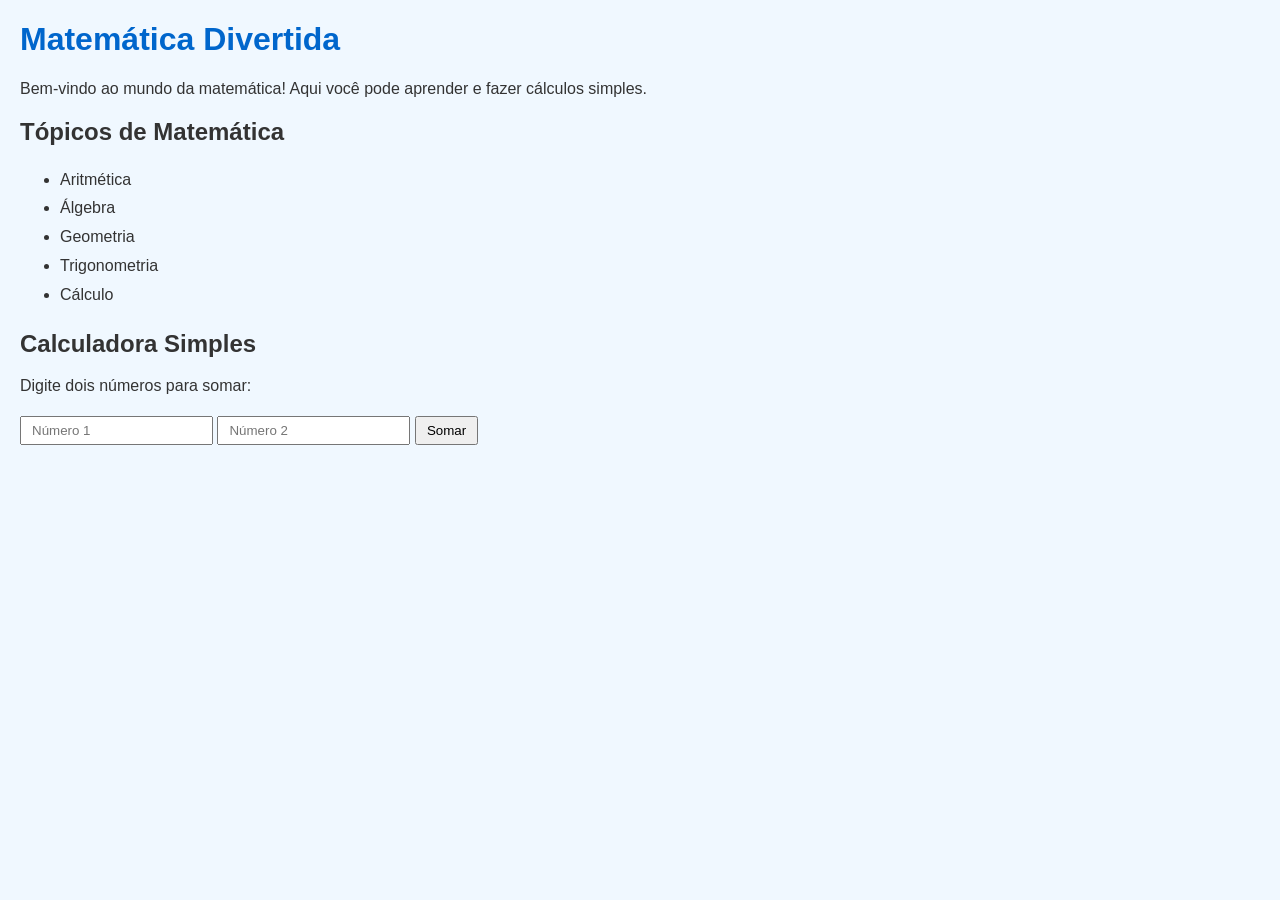
==== commit 35127985: "ketlyn terceiro" ====
--- a/index.html
+++ b/index.html
@@ -1,552 +1,70 @@
 <!DOCTYPE html>
 <html lang="pt-BR">
 <head>
-  <meta charset="UTF-8" />
-  <meta name="viewport" content="width=device-width, initial-scale=1.0" />
-  <title>git merge — visualizador interativo</title>
-  <style>
-    @import url('https://fonts.googleapis.com/css2?family=JetBrains+Mono:wght@400;700&family=Space+Grotesk:wght@300;500;700&display=swap');
-
-    *, *::before, *::after { box-sizing: border-box; margin: 0; padding: 0; }
-
-    :root {
-      --bg:       #0d1117;
-      --surface:  #161b22;
-      --border:   #30363d;
-      --main:     #58a6ff;
-      --feature:  #f78166;
-      --merge:    #3fb950;
-      --text:     #e6edf3;
-      --muted:    #8b949e;
-      --amber:    #d29922;
-      --purple:   #bc8cff;
-    }
-
-    html, body {
-      height: 100%;
-      background: var(--bg);
-      color: var(--text);
-      font-family: 'JetBrains Mono', monospace;
-    }
-
-    body {
-      display: flex;
-      flex-direction: column;
-      align-items: center;
-      padding: 48px 24px 64px;
-      gap: 40px;
-    }
-
-    header {
-      text-align: center;
-    }
-
-    header h1 {
-      font-family: 'Space Grotesk', sans-serif;
-      font-size: clamp(1.4rem, 4vw, 2.2rem);
-      font-weight: 700;
-      letter-spacing: -0.02em;
-      color: var(--text);
-    }
-
-    header h1 span { color: var(--merge); }
-
-    header p {
-      margin-top: 8px;
-      font-size: 0.8rem;
-      color: var(--muted);
-      letter-spacing: 0.04em;
-    }
-
-    /* ── canvas card ── */
-    #canvas-wrap {
-      width: 100%;
-      max-width: 860px;
-      background: var(--surface);
-      border: 1px solid var(--border);
-      border-radius: 12px;
-      overflow: hidden;
-    }
-
-    .bar {
-      display: flex;
-      align-items: center;
-      gap: 6px;
-      padding: 10px 16px;
-      background: #0d1117;
-      border-bottom: 1px solid var(--border);
-    }
-
-    .dot { width: 12px; height: 12px; border-radius: 50%; }
-    .dot.r { background: #ff5f56; }
-    .dot.y { background: #febc2e; }
-    .dot.g { background: #27c93f; }
-
-    .bar-title {
-      flex: 1;
-      text-align: center;
-      font-size: 0.72rem;
-      color: var(--muted);
-      letter-spacing: 0.06em;
-    }
-
-    canvas {
-      display: block;
-      width: 100%;
-      height: 340px;
-    }
-
-    /* ── terminal ── */
-    #terminal {
-      width: 100%;
-      max-width: 860px;
-      background: #0d1117;
-      border: 1px solid var(--border);
-      border-radius: 12px;
-      overflow: hidden;
-    }
-
-    .term-bar {
-      display: flex;
-      align-items: center;
-      gap: 6px;
-      padding: 10px 16px;
-      border-bottom: 1px solid var(--border);
-    }
-
-    .term-bar-title {
-      flex: 1;
-      text-align: center;
-      font-size: 0.72rem;
-      color: var(--muted);
-      letter-spacing: 0.06em;
-    }
-
-    #term-output {
-      padding: 16px 20px;
-      min-height: 140px;
-      max-height: 220px;
-      overflow-y: auto;
-      font-size: 0.78rem;
-      line-height: 1.8;
-    }
-
-    #term-output .line { display: block; }
-    .c-prompt { color: var(--merge); }
-    .c-cmd    { color: var(--text); }
-    .c-ok     { color: var(--merge); }
-    .c-info   { color: var(--main); }
-    .c-warn   { color: var(--amber); }
-    .c-err    { color: var(--feature); }
-    .c-purple { color: var(--purple); }
-
-    /* ── controls ── */
-    #controls {
-      display: flex;
-      gap: 12px;
-      flex-wrap: wrap;
-      justify-content: center;
-    }
-
-    button {
-      font-family: 'JetBrains Mono', monospace;
-      font-size: 0.78rem;
-      padding: 10px 22px;
-      border-radius: 8px;
-      border: 1px solid var(--border);
-      cursor: pointer;
-      transition: all .15s;
-      background: var(--surface);
-      color: var(--text);
-      letter-spacing: 0.02em;
-    }
-
-    button:hover  { border-color: var(--main); color: var(--main); }
-    button:active { transform: scale(.97); }
-    button:disabled { opacity: .35; cursor: not-allowed; }
-
-    #btn-merge {
-      background: var(--merge);
-      color: #0d1117;
-      border-color: var(--merge);
-      font-weight: 700;
-    }
-    #btn-merge:hover { background: #56d364; border-color: #56d364; color: #0d1117; }
-
-    /* ── legend ── */
-    #legend {
-      display: flex;
-      gap: 24px;
-      flex-wrap: wrap;
-      justify-content: center;
-      font-size: 0.72rem;
-      color: var(--muted);
-    }
-
-    .leg-item { display: flex; align-items: center; gap: 8px; }
-    .leg-dot  { width: 12px; height: 12px; border-radius: 50%; flex-shrink: 0; }
-  </style>
+    <meta charset="UTF-8">
+    <meta name="viewport" content="width=device-width, initial-scale=1.0">
+    <title>Matemática Divertida</title>
+    <style>
+        body {
+            font-family: Arial, sans-serif;
+            background-color: #f0f8ff;
+            color: #333;
+            margin: 20px;
+        }
+        h1 {
+            color: #0066cc;
+        }
+        ul {
+            line-height: 1.8;
+        }
+        input, button {
+            padding: 5px 10px;
+            margin: 5px 0;
+        }
+        .resultado {
+            margin-top: 10px;
+            font-weight: bold;
+            color: #cc0000;
+        }
+    </style>
 </head>
 <body>
+    <h1>Matemática Divertida</h1>
+    <p>Bem-vindo ao mundo da matemática! Aqui você pode aprender e fazer cálculos simples.</p>
 
-<header>
-  <h1>git <span>merge</span> — visualizador interativo</h1>
-  <p>adicione commits, faça o merge e veja o grafo ganhar vida</p>
-</header>
+    <h2>Tópicos de Matemática</h2>
+    <ul>
+        <li>Aritmética</li>
+        <li>Álgebra</li>
+        <li>Geometria</li>
+        <li>Trigonometria</li>
+        <li>Cálculo</li>
+    </ul>
 
-<div id="canvas-wrap">
-  <div class="bar">
-    <div class="dot r"></div><div class="dot y"></div><div class="dot g"></div>
-    <span class="bar-title">repo: meu-projeto · branch graph</span>
-  </div>
-  <canvas id="graph" height="340"></canvas>
-</div>
+    <h2>Calculadora Simples</h2>
+    <p>Digite dois números para somar:</p>
+    <input type="number" id="num1" placeholder="Número 1">
+    <input type="number" id="num2" placeholder="Número 2">
+    <button onclick="somar()">Somar</button>
 
-<div id="controls">
-  <button id="btn-commit-main">+ commit em main</button>
-  <button id="btn-commit-feat">+ commit em feature</button>
-  <button id="btn-merge">⟵ git merge feature</button>
-  <button id="btn-reset">↺ reset</button>
-</div>
+    <div class="resultado" id="resultado"></div>
 
-<div id="legend">
-  <div class="leg-item"><div class="leg-dot" style="background:var(--main)"></div>branch main</div>
-  <div class="leg-item"><div class="leg-dot" style="background:var(--feature)"></div>branch feature</div>
-  <div class="leg-item"><div class="leg-dot" style="background:var(--merge)"></div>merge commit</div>
-</div>
+    <script>
+        function somar() {
+            // Pega os valores dos inputs
+            const n1 = parseFloat(document.getElementById('num1').value);
+            const n2 = parseFloat(document.getElementById('num2').value);
 
-<div id="terminal">
-  <div class="term-bar">
-    <div class="dot r"></div><div class="dot y"></div><div class="dot g"></div>
-    <span class="term-bar-title">terminal</span>
-  </div>
-  <div id="term-output"></div>
-</div>
+            // Verifica se os números são válidos
+            if (isNaN(n1) || isNaN(n2)) {
+                document.getElementById('resultado').innerText = "Por favor, digite dois números válidos!";
+                return;
+            }
 
-<script>
-/* ───────────── state ───────────── */
-const HASH = () => Math.random().toString(36).slice(2, 9);
-
-let state = null;
-
-function initialState() {
-  return {
-    shared: [
-      { id: HASH(), msg: 'initial commit', branch: 'shared' },
-      { id: HASH(), msg: 'adiciona README',  branch: 'shared' },
-    ],
-    main:    [],
-    feature: [],
-    merged:  false,
-    mergeId: null,
-  };
-}
-
-/* ───────────── canvas ───────────── */
-const canvas = document.getElementById('graph');
-const ctx    = canvas.getContext('2d');
-
-const COL = {
-  bg:      '#0d1117',
-  surface: '#161b22',
-  border:  '#30363d',
-  main:    '#58a6ff',
-  feature: '#f78166',
-  merge:   '#3fb950',
-  text:    '#e6edf3',
-  muted:   '#8b949e',
-};
-
-function resize() {
-  canvas.width  = canvas.offsetWidth  * devicePixelRatio;
-  canvas.height = canvas.offsetHeight * devicePixelRatio;
-  ctx.scale(devicePixelRatio, devicePixelRatio);
-  draw();
-}
-
-function draw() {
-  const W = canvas.offsetWidth;
-  const H = canvas.offsetHeight;
-  ctx.clearRect(0, 0, W, H);
-
-  ctx.fillStyle = COL.bg;
-  ctx.fillRect(0, 0, W, H);
-
-  if (!state) return;
-
-  /* layout params */
-  const PAD    = 32;
-  const yMain  = H * 0.38;
-  const yFeat  = H * 0.68;
-  const R      = 14;
-  const GAP    = 86;
-
-  const allMain  = [...state.shared, ...state.main];
-  const allFeat  = [...state.shared, ...state.feature];
-  const totalShared = state.shared.length;
-
-  /* x positions for shared */
-  const xOf = (i) => PAD + i * GAP;
-
-  /* ── draw feature branch line ── */
-  if (state.feature.length > 0 || state.merged) {
-    const branchX = xOf(totalShared - 1);
-
-    ctx.beginPath();
-    ctx.moveTo(branchX, yMain);
-
-    /* curved elbow */
-    ctx.bezierCurveTo(
-      branchX + GAP * 0.6, yMain,
-      branchX + GAP * 0.4, yFeat,
-      branchX + GAP,       yFeat
-    );
-
-    const featEnd = xOf(totalShared - 1 + state.feature.length);
-    ctx.lineTo(featEnd, yFeat);
-    ctx.strokeStyle = COL.feature;
-    ctx.lineWidth   = 2.5;
-    ctx.setLineDash([]);
-    ctx.stroke();
-
-    /* merge line back */
-    if (state.merged) {
-      const mergeX = xOf(totalShared - 1 + Math.max(state.main.length, state.feature.length) + 1);
-      ctx.beginPath();
-      ctx.moveTo(featEnd, yFeat);
-      ctx.bezierCurveTo(
-        featEnd + GAP * 0.5, yFeat,
-        mergeX  - GAP * 0.5, yMain,
-        mergeX, yMain
-      );
-      ctx.strokeStyle = COL.merge;
-      ctx.lineWidth   = 2.5;
-      ctx.stroke();
-    }
-  }
-
-  /* ── draw main line ── */
-  const mainLen = allMain.length + (state.merged ? 1 : 0);
-  ctx.beginPath();
-  ctx.moveTo(xOf(0), yMain);
-  ctx.lineTo(xOf(mainLen - 1), yMain);
-  ctx.strokeStyle = COL.main;
-  ctx.lineWidth   = 2.5;
-  ctx.setLineDash([]);
-  ctx.stroke();
-
-  /* ── draw shared commits ── */
-  state.shared.forEach((c, i) => {
-    drawCommit(xOf(i), yMain, c, COL.main, i === totalShared - 1);
-  });
-
-  /* ── draw main-only commits ── */
-  state.main.forEach((c, i) => {
-    drawCommit(xOf(totalShared + i), yMain, c, COL.main, false);
-  });
-
-  /* ── draw feature commits ── */
-  if (state.feature.length > 0) {
-    state.feature.forEach((c, i) => {
-      drawCommit(xOf(totalShared + i), yFeat, c, COL.feature, false);
-    });
-  }
-
-  /* ── merge commit ── */
-  if (state.merged) {
-    const mx = xOf(totalShared - 1 + Math.max(state.main.length, state.feature.length) + 1);
-    drawCommit(mx, yMain, { id: state.mergeId, msg: 'Merge branch \'feature\'' }, COL.merge, true, true);
-  }
-
-  /* ── branch labels ── */
-  drawLabel('main',    xOf(0), yMain - R - 14, COL.main);
-  if (state.feature.length > 0) {
-    drawLabel('feature', xOf(totalShared), yFeat - R - 14, COL.feature);
-  }
-}
-
-function drawCommit(x, y, commit, color, isHead, isMerge = false) {
-  /* glow ring for head */
-  if (isHead) {
-    ctx.beginPath();
-    ctx.arc(x, y, 22, 0, Math.PI * 2);
-    ctx.fillStyle = color + '22';
-    ctx.fill();
-  }
-
-  /* circle */
-  ctx.beginPath();
-  ctx.arc(x, y, isMerge ? 16 : 14, 0, Math.PI * 2);
-  ctx.fillStyle = '#0d1117';
-  ctx.fill();
-  ctx.strokeStyle = color;
-  ctx.lineWidth = isMerge ? 3 : 2.5;
-  ctx.stroke();
-
-  /* inner dot */
-  ctx.beginPath();
-  ctx.arc(x, y, isMerge ? 7 : 5, 0, Math.PI * 2);
-  ctx.fillStyle = color;
-  ctx.fill();
-
-  /* hash label */
-  ctx.font = `500 10px 'JetBrains Mono', monospace`;
-  ctx.fillStyle = '#8b949e';
-  ctx.textAlign = 'center';
-  ctx.fillText(commit.id.slice(0, 7), x, y + 30);
-
-  /* message */
-  const maxW = 76;
-  ctx.font = `400 9.5px 'JetBrains Mono', monospace`;
-  ctx.fillStyle = '#e6edf3';
-  const msg = commit.msg.length > 14 ? commit.msg.slice(0, 13) + '…' : commit.msg;
-  ctx.fillText(msg, x, y + 42);
-}
-
-function drawLabel(text, x, y, color) {
-  const pad = 8;
-  ctx.font = `700 11px 'JetBrains Mono', monospace`;
-  const w = ctx.measureText(text).width + pad * 2;
-  roundRect(ctx, x - w / 2, y - 13, w, 18, 5);
-  ctx.fillStyle = color + '22';
-  ctx.fill();
-  ctx.strokeStyle = color;
-  ctx.lineWidth = 1;
-  ctx.stroke();
-  ctx.fillStyle = color;
-  ctx.textAlign = 'center';
-  ctx.fillText(text, x, y);
-}
-
-function roundRect(ctx, x, y, w, h, r) {
-  ctx.beginPath();
-  ctx.moveTo(x + r, y);
-  ctx.lineTo(x + w - r, y);
-  ctx.quadraticCurveTo(x + w, y, x + w, y + r);
-  ctx.lineTo(x + w, y + h - r);
-  ctx.quadraticCurveTo(x + w, y + h, x + w - r, y + h);
-  ctx.lineTo(x + r, y + h);
-  ctx.quadraticCurveTo(x, y + h, x, y + h - r);
-  ctx.lineTo(x, y + r);
-  ctx.quadraticCurveTo(x, y, x + r, y);
-  ctx.closePath();
-}
-
-/* ───────────── terminal ───────────── */
-const termEl = document.getElementById('term-output');
-
-function log(html) {
-  const line = document.createElement('span');
-  line.className = 'line';
-  line.innerHTML = html;
-  termEl.appendChild(line);
-  termEl.scrollTop = termEl.scrollHeight;
-}
-
-function cmd(command) {
-  log(`<span class="c-prompt">$ </span><span class="c-cmd">${command}</span>`);
-}
-
-/* ───────────── messages ───────────── */
-const MSGS_MAIN = [
-  'corrige bug no login',
-  'atualiza dependências',
-  'refatora utils',
-  'adiciona testes',
-  'melhora performance',
-  'ajusta configs de CI',
-];
-const MSGS_FEAT = [
-  'cria componente Card',
-  'estiliza sidebar',
-  'adiciona dark mode',
-  'implementa filtro',
-  'conecta com API',
-  'adiciona animações',
-];
-
-let idxMain = 0, idxFeat = 0;
-
-/* ───────────── actions ───────────── */
-function commitMain() {
-  if (state.merged) return;
-  const msg = MSGS_MAIN[idxMain % MSGS_MAIN.length];
-  state.main.push({ id: HASH(), msg, branch: 'main' });
-  idxMain++;
-  cmd(`git commit -m "${msg}"`);
-  log(`<span class="c-ok">[main ${state.main[state.main.length-1].id.slice(0,7)}] ${msg}</span>`);
-  draw();
-}
-
-function commitFeat() {
-  if (state.merged) return;
-  const msg = MSGS_FEAT[idxFeat % MSGS_FEAT.length];
-  state.feature.push({ id: HASH(), msg, branch: 'feature' });
-  idxFeat++;
-  cmd(`git commit -m "${msg}"`);
-  log(`<span class="c-ok">[feature ${state.feature[state.feature.length-1].id.slice(0,7)}] ${msg}</span>`);
-  draw();
-}
-
-function doMerge() {
-  if (state.merged) return;
-  if (state.feature.length === 0) {
-    cmd('git merge feature');
-    log(`<span class="c-err">fatal: branch 'feature' não tem commits. Adicione pelo menos um commit na feature antes.</span>`);
-    return;
-  }
-
-  cmd('git checkout main');
-  log(`<span class="c-info">Switched to branch 'main'</span>`);
-
-  setTimeout(() => {
-    cmd('git merge feature');
-    const mid = HASH();
-    state.mergeId = mid;
-    state.merged  = true;
-
-    const feat = state.feature.length;
-    const main = state.main.length;
-    log(`<span class="c-purple">Merge made by the 'ort' strategy.</span>`);
-    log(`<span class="c-ok"> ${feat + main} arquivo(s) changed, merge commit ${mid.slice(0,7)}</span>`);
-    log(`<span class="c-warn">Fast-forward: não — histórico divergente detectado.</span>`);
-    log(`<span class="c-ok">✓ merge concluído com sucesso!</span>`);
-
-    document.getElementById('btn-merge').disabled       = true;
-    document.getElementById('btn-commit-main').disabled = true;
-    document.getElementById('btn-commit-feat').disabled = true;
-
-    draw();
-  }, 400);
-}
-
-function reset() {
-  state  = initialState();
-  idxMain = 0; idxFeat = 0;
-  termEl.innerHTML = '';
-
-  document.getElementById('btn-merge').disabled       = false;
-  document.getElementById('btn-commit-main').disabled = false;
-  document.getElementById('btn-commit-feat').disabled = false;
-
-  cmd('git init');
-  log(`<span class="c-ok">Initialized empty Git repository</span>`);
-  cmd('git checkout -b feature');
-  log(`<span class="c-info">Switched to a new branch 'feature'</span>`);
-  log(`<span class="c-muted" style="color:var(--muted)">— adicione commits e depois faça o merge —</span>`);
-  draw();
-}
-
-/* ───────────── boot ───────────── */
-document.getElementById('btn-commit-main').addEventListener('click', commitMain);
-document.getElementById('btn-commit-feat').addEventListener('click', commitFeat);
-document.getElementById('btn-merge').addEventListener('click', doMerge);
-document.getElementById('btn-reset').addEventListener('click', reset);
-
-window.addEventListener('resize', resize);
-new ResizeObserver(resize).observe(canvas);
-
-reset();
-</script>
+            // Calcula a soma
+            const soma = n1 + n2;
+            document.getElementById('resultado').innerText = `Resultado: ${soma}`;
+        }
+    </script>
 </body>
 </html>
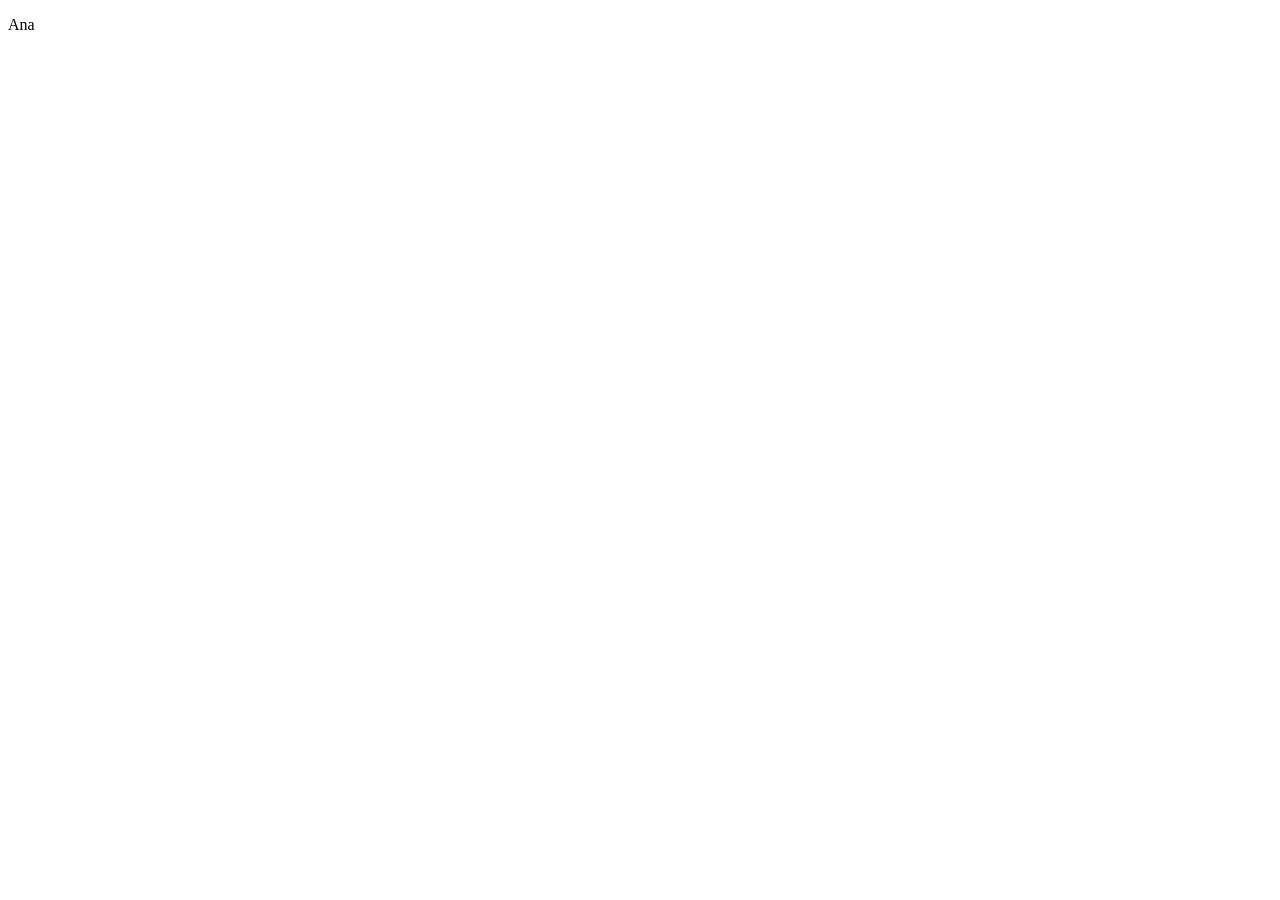
==== commit 2d2f7b39: "Ana" ====
--- a/index.html
+++ b/index.html
@@ -1,70 +1,11 @@
 <!DOCTYPE html>
-<html lang="pt-BR">
+<html lang="en">
 <head>
     <meta charset="UTF-8">
     <meta name="viewport" content="width=device-width, initial-scale=1.0">
-    <title>Matemática Divertida</title>
-    <style>
-        body {
-            font-family: Arial, sans-serif;
-            background-color: #f0f8ff;
-            color: #333;
-            margin: 20px;
-        }
-        h1 {
-            color: #0066cc;
-        }
-        ul {
-            line-height: 1.8;
-        }
-        input, button {
-            padding: 5px 10px;
-            margin: 5px 0;
-        }
-        .resultado {
-            margin-top: 10px;
-            font-weight: bold;
-            color: #cc0000;
-        }
-    </style>
+    <title>Document</title>
 </head>
 <body>
-    <h1>Matemática Divertida</h1>
-    <p>Bem-vindo ao mundo da matemática! Aqui você pode aprender e fazer cálculos simples.</p>
-
-    <h2>Tópicos de Matemática</h2>
-    <ul>
-        <li>Aritmética</li>
-        <li>Álgebra</li>
-        <li>Geometria</li>
-        <li>Trigonometria</li>
-        <li>Cálculo</li>
-    </ul>
-
-    <h2>Calculadora Simples</h2>
-    <p>Digite dois números para somar:</p>
-    <input type="number" id="num1" placeholder="Número 1">
-    <input type="number" id="num2" placeholder="Número 2">
-    <button onclick="somar()">Somar</button>
-
-    <div class="resultado" id="resultado"></div>
-
-    <script>
-        function somar() {
-            // Pega os valores dos inputs
-            const n1 = parseFloat(document.getElementById('num1').value);
-            const n2 = parseFloat(document.getElementById('num2').value);
-
-            // Verifica se os números são válidos
-            if (isNaN(n1) || isNaN(n2)) {
-                document.getElementById('resultado').innerText = "Por favor, digite dois números válidos!";
-                return;
-            }
-
-            // Calcula a soma
-            const soma = n1 + n2;
-            document.getElementById('resultado').innerText = `Resultado: ${soma}`;
-        }
-    </script>
+    <p>Ana</p>
 </body>
 </html>
